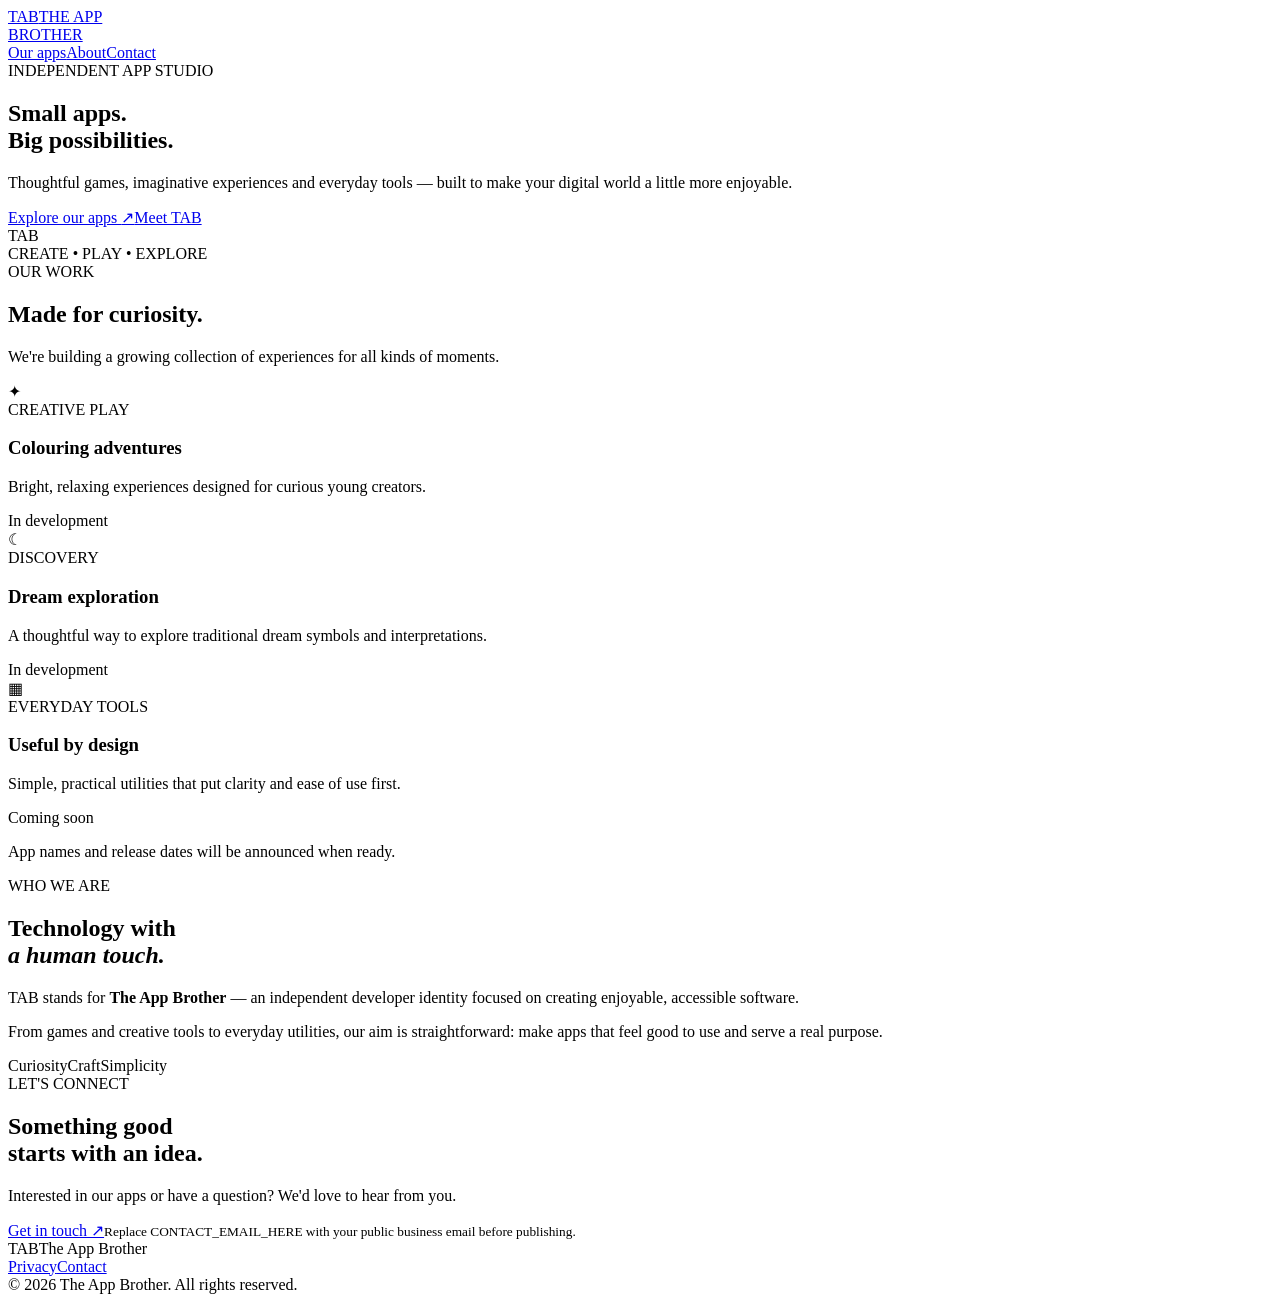
==== index.html @ e79e5980 "Add TAB website index.html" ====
<!doctype html><html lang="en"><head><meta charset="utf-8"><meta name="viewport" content="width=device-width,initial-scale=1"><meta name="theme-color" content="#07132f"><meta name="description" content="TAB — The App Brother creates games, creative experiences and useful apps for everyday life."><title>TAB — The App Brother</title><link rel="icon" href="favicon.svg" type="image/svg+xml"><link rel="stylesheet" href="styles.css"></head><body><header class="nav wrap"><a class="brand" href="#home" aria-label="TAB home"><span class="symbol">TAB</span><span class="brandname">THE APP<br>BROTHER</span></a><nav><a href="#apps">Our apps</a><a href="#about">About</a><a href="#contact">Contact</a></nav></header><main id="home"><section class="hero wrap"><div class="eyebrow"><span class="dot"></span> INDEPENDENT APP STUDIO</div><h1>Small apps.<br><span>Big possibilities.</span></h1><p>Thoughtful games, imaginative experiences and everyday tools — built to make your digital world a little more enjoyable.</p><div class="actions"><a class="btn primary" href="#apps">Explore our apps <span>↗</span></a><a class="btn secondary" href="#about">Meet TAB</a></div><div class="hero-art" aria-hidden="true"><div class="orb orb1"></div><div class="orb orb2"></div><div class="glass"><div class="glasslogo">TAB</div><div class="glasscaption">CREATE <i>•</i> PLAY <i>•</i> EXPLORE</div></div></div></section><section class="apps-section" id="apps"><div class="wrap"><div class="sectiontop"><div><span class="kicker">OUR WORK</span><h2>Made for curiosity.</h2></div><p>We're building a growing collection of experiences for all kinds of moments.</p></div><div class="cards"><article class="appcard"><div class="art art1"><span>✦</span></div><div class="cardbody"><span class="type">CREATIVE PLAY</span><h3>Colouring adventures</h3><p>Bright, relaxing experiences designed for curious young creators.</p><span class="status">In development</span></div></article><article class="appcard"><div class="art art2"><span>☾</span></div><div class="cardbody"><span class="type">DISCOVERY</span><h3>Dream exploration</h3><p>A thoughtful way to explore traditional dream symbols and interpretations.</p><span class="status">In development</span></div></article><article class="appcard"><div class="art art3"><span>▦</span></div><div class="cardbody"><span class="type">EVERYDAY TOOLS</span><h3>Useful by design</h3><p>Simple, practical utilities that put clarity and ease of use first.</p><span class="status">Coming soon</span></div></article></div><p class="note">App names and release dates will be announced when ready.</p></div></section><section class="about wrap" id="about"><div><span class="kicker">WHO WE ARE</span><h2>Technology with<br><em>a human touch.</em></h2></div><div><p>TAB stands for <strong>The App Brother</strong> — an independent developer identity focused on creating enjoyable, accessible software.</p><p>From games and creative tools to everyday utilities, our aim is straightforward: make apps that feel good to use and serve a real purpose.</p><div class="values"><span>Curiosity</span><span>Craft</span><span>Simplicity</span></div></div></section><section class="contact-section" id="contact"><div class="wrap contact"><span class="kicker">LET'S CONNECT</span><h2>Something good<br>starts with an idea.</h2><p>Interested in our apps or have a question? We'd love to hear from you.</p><a class="btn primary" href="mailto:CONTACT_EMAIL_HERE">Get in touch ↗</a><small>Replace CONTACT_EMAIL_HERE with your public business email before publishing.</small></div></section></main><footer class="wrap"><div class="footerbrand"><span class="symbol">TAB</span><span>The App Brother</span></div><div class="footerlinks"><a href="privacy.html">Privacy</a><a href="mailto:CONTACT_EMAIL_HERE">Contact</a></div><span class="copyright">© <span id="year"></span> The App Brother. All rights reserved.</span></footer><script>document.getElementById('year').textContent=new Date().getFullYear()</script></body></html>
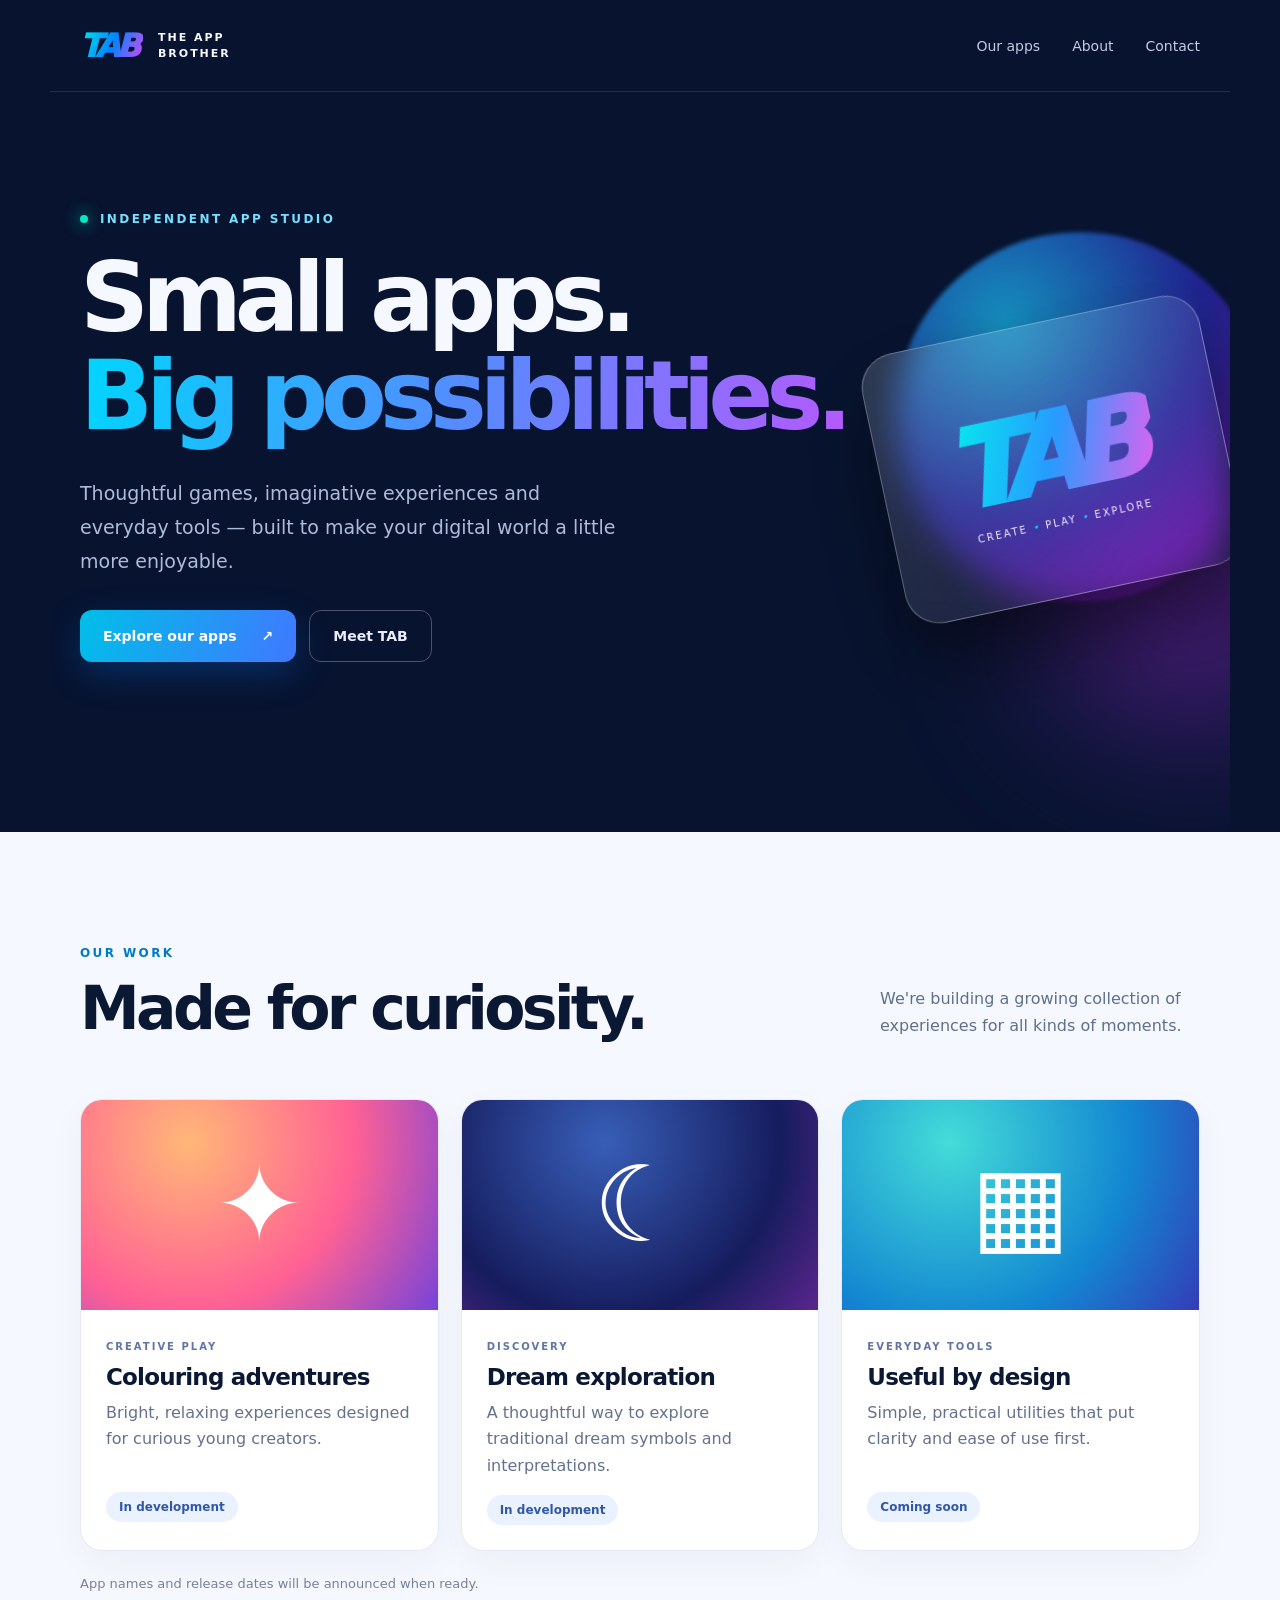
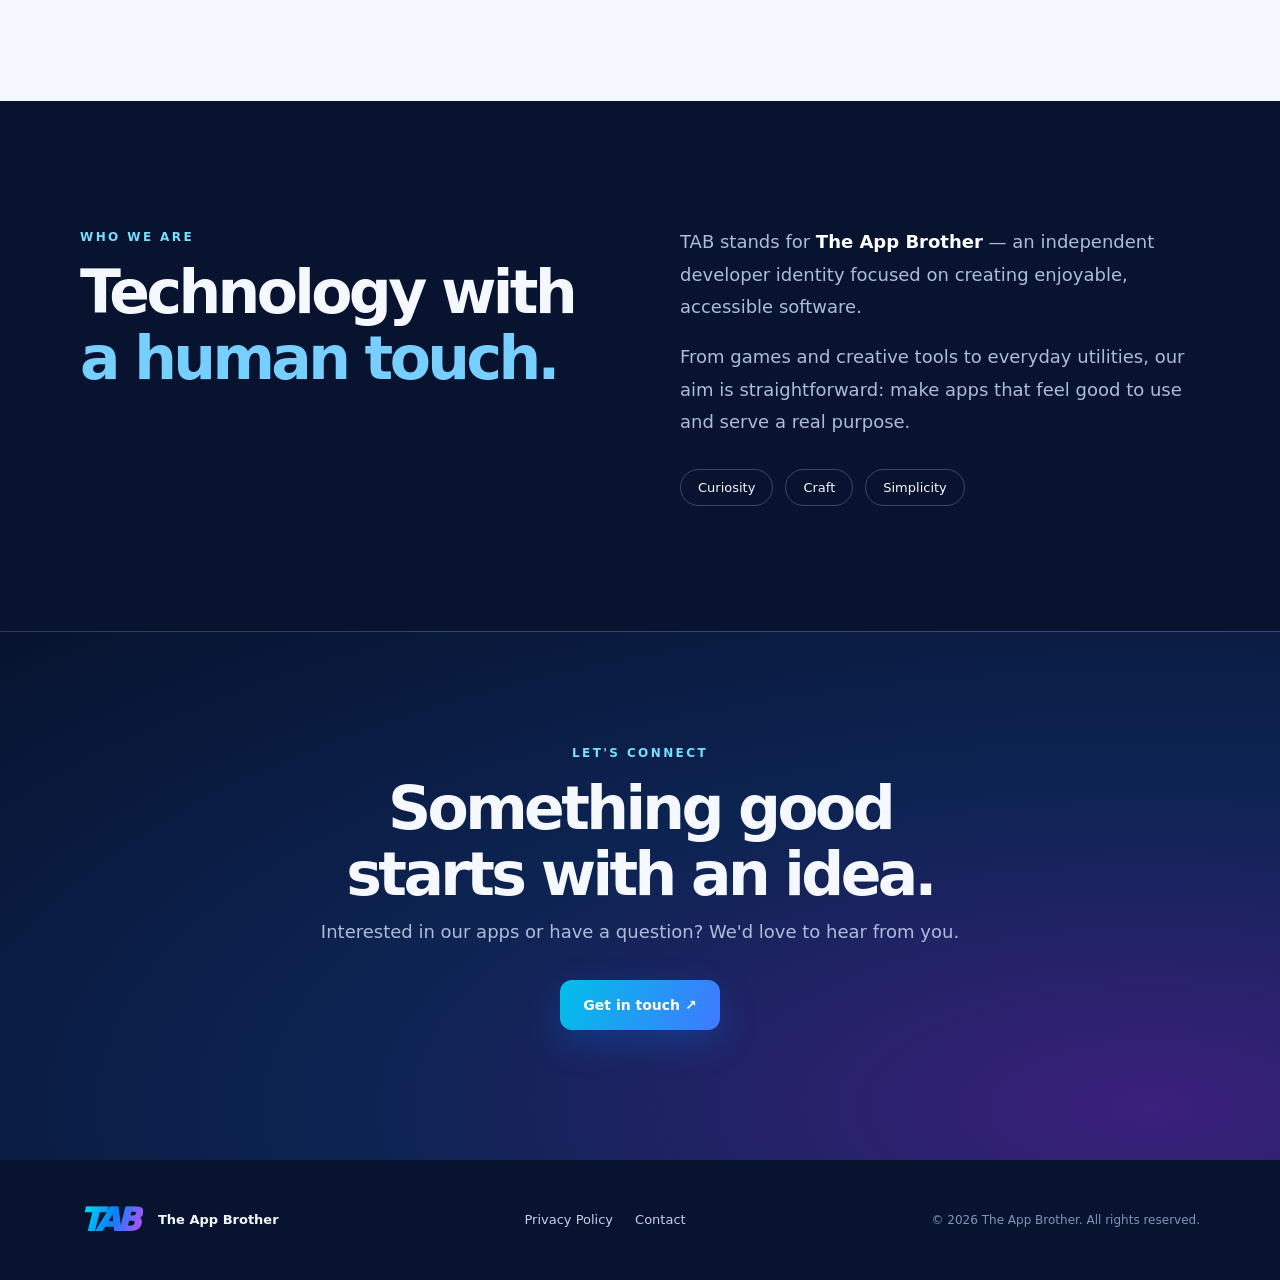
==== commit f0f2d4cb: "Separate website privacy notice from pending Dreamwiser disclosures; fix contact links" ====
--- a/index.html
+++ b/index.html
@@ -1 +1 @@
-<!doctype html><html lang="en"><head><meta charset="utf-8"><meta name="viewport" content="width=device-width,initial-scale=1"><meta name="theme-color" content="#07132f"><meta name="description" content="TAB — The App Brother creates games, creative experiences and useful apps for everyday life."><title>TAB — The App Brother</title><link rel="icon" href="favicon.svg" type="image/svg+xml"><link rel="stylesheet" href="styles.css"></head><body><header class="nav wrap"><a class="brand" href="#home" aria-label="TAB home"><span class="symbol">TAB</span><span class="brandname">THE APP<br>BROTHER</span></a><nav><a href="#apps">Our apps</a><a href="#about">About</a><a href="#contact">Contact</a></nav></header><main id="home"><section class="hero wrap"><div class="eyebrow"><span class="dot"></span> INDEPENDENT APP STUDIO</div><h1>Small apps.<br><span>Big possibilities.</span></h1><p>Thoughtful games, imaginative experiences and everyday tools — built to make your digital world a little more enjoyable.</p><div class="actions"><a class="btn primary" href="#apps">Explore our apps <span>↗</span></a><a class="btn secondary" href="#about">Meet TAB</a></div><div class="hero-art" aria-hidden="true"><div class="orb orb1"></div><div class="orb orb2"></div><div class="glass"><div class="glasslogo">TAB</div><div class="glasscaption">CREATE <i>•</i> PLAY <i>•</i> EXPLORE</div></div></div></section><section class="apps-section" id="apps"><div class="wrap"><div class="sectiontop"><div><span class="kicker">OUR WORK</span><h2>Made for curiosity.</h2></div><p>We're building a growing collection of experiences for all kinds of moments.</p></div><div class="cards"><article class="appcard"><div class="art art1"><span>✦</span></div><div class="cardbody"><span class="type">CREATIVE PLAY</span><h3>Colouring adventures</h3><p>Bright, relaxing experiences designed for curious young creators.</p><span class="status">In development</span></div></article><article class="appcard"><div class="art art2"><span>☾</span></div><div class="cardbody"><span class="type">DISCOVERY</span><h3>Dream exploration</h3><p>A thoughtful way to explore traditional dream symbols and interpretations.</p><span class="status">In development</span></div></article><article class="appcard"><div class="art art3"><span>▦</span></div><div class="cardbody"><span class="type">EVERYDAY TOOLS</span><h3>Useful by design</h3><p>Simple, practical utilities that put clarity and ease of use first.</p><span class="status">Coming soon</span></div></article></div><p class="note">App names and release dates will be announced when ready.</p></div></section><section class="about wrap" id="about"><div><span class="kicker">WHO WE ARE</span><h2>Technology with<br><em>a human touch.</em></h2></div><div><p>TAB stands for <strong>The App Brother</strong> — an independent developer identity focused on creating enjoyable, accessible software.</p><p>From games and creative tools to everyday utilities, our aim is straightforward: make apps that feel good to use and serve a real purpose.</p><div class="values"><span>Curiosity</span><span>Craft</span><span>Simplicity</span></div></div></section><section class="contact-section" id="contact"><div class="wrap contact"><span class="kicker">LET'S CONNECT</span><h2>Something good<br>starts with an idea.</h2><p>Interested in our apps or have a question? We'd love to hear from you.</p><a class="btn primary" href="mailto:CONTACT_EMAIL_HERE">Get in touch ↗</a><small>Replace CONTACT_EMAIL_HERE with your public business email before publishing.</small></div></section></main><footer class="wrap"><div class="footerbrand"><span class="symbol">TAB</span><span>The App Brother</span></div><div class="footerlinks"><a href="privacy.html">Privacy</a><a href="mailto:CONTACT_EMAIL_HERE">Contact</a></div><span class="copyright">© <span id="year"></span> The App Brother. All rights reserved.</span></footer><script>document.getElementById('year').textContent=new Date().getFullYear()</script></body></html>+<!doctype html><html lang="en"><head><meta charset="utf-8"><meta name="viewport" content="width=device-width,initial-scale=1"><meta name="theme-color" content="#07132f"><meta name="description" content="TAB — The App Brother creates games, creative experiences and useful apps for everyday life."><title>TAB — The App Brother</title><link rel="icon" href="favicon.svg" type="image/svg+xml"><link rel="stylesheet" href="styles.css"></head><body><header class="nav wrap"><a class="brand" href="#home" aria-label="TAB home"><span class="symbol">TAB</span><span class="brandname">THE APP<br>BROTHER</span></a><nav><a href="#apps">Our apps</a><a href="#about">About</a><a href="#contact">Contact</a></nav></header><main id="home"><section class="hero wrap"><div class="eyebrow"><span class="dot"></span> INDEPENDENT APP STUDIO</div><h1>Small apps.<br><span>Big possibilities.</span></h1><p>Thoughtful games, imaginative experiences and everyday tools — built to make your digital world a little more enjoyable.</p><div class="actions"><a class="btn primary" href="#apps">Explore our apps <span>↗</span></a><a class="btn secondary" href="#about">Meet TAB</a></div><div class="hero-art" aria-hidden="true"><div class="orb orb1"></div><div class="orb orb2"></div><div class="glass"><div class="glasslogo">TAB</div><div class="glasscaption">CREATE <i>•</i> PLAY <i>•</i> EXPLORE</div></div></div></section><section class="apps-section" id="apps"><div class="wrap"><div class="sectiontop"><div><span class="kicker">OUR WORK</span><h2>Made for curiosity.</h2></div><p>We're building a growing collection of experiences for all kinds of moments.</p></div><div class="cards"><article class="appcard"><div class="art art1"><span>✦</span></div><div class="cardbody"><span class="type">CREATIVE PLAY</span><h3>Colouring adventures</h3><p>Bright, relaxing experiences designed for curious young creators.</p><span class="status">In development</span></div></article><article class="appcard"><div class="art art2"><span>☾</span></div><div class="cardbody"><span class="type">DISCOVERY</span><h3>Dream exploration</h3><p>A thoughtful way to explore traditional dream symbols and interpretations.</p><span class="status">In development</span></div></article><article class="appcard"><div class="art art3"><span>▦</span></div><div class="cardbody"><span class="type">EVERYDAY TOOLS</span><h3>Useful by design</h3><p>Simple, practical utilities that put clarity and ease of use first.</p><span class="status">Coming soon</span></div></article></div><p class="note">App names and release dates will be announced when ready.</p></div></section><section class="about wrap" id="about"><div><span class="kicker">WHO WE ARE</span><h2>Technology with<br><em>a human touch.</em></h2></div><div><p>TAB stands for <strong>The App Brother</strong> — an independent developer identity focused on creating enjoyable, accessible software.</p><p>From games and creative tools to everyday utilities, our aim is straightforward: make apps that feel good to use and serve a real purpose.</p><div class="values"><span>Curiosity</span><span>Craft</span><span>Simplicity</span></div></div></section><section class="contact-section" id="contact"><div class="wrap contact"><span class="kicker">LET'S CONNECT</span><h2>Something good<br>starts with an idea.</h2><p>Interested in our apps or have a question? We'd love to hear from you.</p><a class="btn primary" href="mailto:theappbrother@gmail.com">Get in touch ↗</a></div></section></main><footer class="wrap"><div class="footerbrand"><span class="symbol">TAB</span><span>The App Brother</span></div><div class="footerlinks"><a href="privacy.html">Privacy Policy</a><a href="mailto:theappbrother@gmail.com">Contact</a></div><span class="copyright">© <span id="year"></span> The App Brother. All rights reserved.</span></footer><script>document.getElementById('year').textContent=new Date().getFullYear()</script></body></html>
--- a/styles.css
+++ b/styles.css
@@ -0,0 +1 @@
+:root{--bg:#07132f;--ink:#f5f8ff;--muted:#aebcdb;--cyan:#00d6ff;--violet:#a348ff;--blue:#0084ff}*{box-sizing:border-box}html{scroll-behavior:smooth}body{margin:0;background:var(--bg);color:var(--ink);font-family:Inter,ui-sans-serif,system-ui,-apple-system,BlinkMacSystemFont,'Segoe UI',sans-serif}a{color:inherit;text-decoration:none}.wrap{max-width:1180px;margin:auto;padding-left:30px;padding-right:30px}.nav{height:92px;display:flex;justify-content:space-between;align-items:center;border-bottom:1px solid #ffffff1c}.brand,.footerbrand{display:flex;align-items:center;gap:15px}.symbol{font-weight:1000;letter-spacing:-.12em;font-size:32px;padding-right:6px;background:linear-gradient(115deg,#00e4e9 5%,#0084ff 50%,#e044f9 100%);background-clip:text;color:transparent;font-style:italic}.brandname{font-size:11px;letter-spacing:.18em;font-weight:800;line-height:1.4}.nav nav{display:flex;gap:32px}.nav nav a{font-size:14px;color:#c5cce1}.nav nav a:hover,.footerlinks a:hover{color:var(--cyan)}.hero{min-height:740px;position:relative;overflow:hidden;padding-top:120px;padding-bottom:100px}.eyebrow,.kicker{font-size:12px;letter-spacing:.2em;font-weight:800;color:#76dfff}.eyebrow{display:flex;align-items:center;gap:12px}.dot{width:8px;height:8px;border-radius:50%;background:#00e9c6;box-shadow:0 0 16px #00e9c6}h1,h2,h3,p{margin-top:0}h1{font-size:clamp(55px,7.5vw,105px);line-height:1.02;letter-spacing:-.075em;margin:24px 0 30px;position:relative;z-index:2}h1 span{background:linear-gradient(100deg,#00d6ff,#558bff,#b45aff);background-clip:text;color:transparent}.hero>p{font-size:19px;line-height:1.8;color:var(--muted);max-width:540px;position:relative;z-index:2}.actions{display:flex;gap:13px;margin-top:32px;position:relative;z-index:2}.btn{display:inline-flex;gap:25px;align-items:center;justify-content:center;border-radius:12px;padding:17px 23px;font-weight:750;font-size:14px}.primary{background:linear-gradient(110deg,#00bfe8,#4078ff);color:#fff;box-shadow:0 12px 35px #0078ff40}.secondary{border:1px solid #ffffff45;color:#e9edff}.hero-art{position:absolute;right:-75px;top:140px;width:550px;height:480px;pointer-events:none}.orb{position:absolute;border-radius:50%;filter:blur(2px)}.orb1{width:370px;height:370px;background:radial-gradient(circle at 30% 25%,#1ac8ff,#2a2bba 52%,#6311a7 80%,transparent);right:40px;top:0;opacity:.7}.orb2{width:230px;height:230px;background:#b42df5;filter:blur(95px);bottom:10px;right:0;opacity:.6}.glass{position:absolute;top:90px;right:80px;width:345px;height:275px;border:1px solid #ffffff50;border-radius:35px;transform:rotate(-12deg);background:linear-gradient(145deg,#ffffff28,#ffffff05);backdrop-filter:blur(16px);box-shadow:0 40px 80px #0008;display:flex;flex-direction:column;align-items:center;justify-content:center}.glasslogo{font-size:108px;font-weight:1000;font-style:italic;letter-spacing:-.13em;padding-right:20px;background:linear-gradient(110deg,#00f5ec,#279bff,#f45bee);background-clip:text;color:transparent}.glasscaption{font-size:10px;letter-spacing:.2em;color:#f7edff}.glasscaption i{color:var(--cyan)}.apps-section{background:#f6f8ff;color:#0b1834;padding:110px 0}.sectiontop{display:flex;justify-content:space-between;align-items:end;gap:40px;margin-bottom:44px}.sectiontop h2,.about h2,.contact h2{font-size:clamp(38px,4.7vw,60px);letter-spacing:-.06em;line-height:1.1;margin:14px 0}.sectiontop p{max-width:320px;line-height:1.7;color:#60708c}.apps-section .kicker{color:#007ac8}.cards{display:grid;grid-template-columns:repeat(3,1fr);gap:22px}.appcard{background:#fff;border:1px solid #e4e9f5;border-radius:22px;overflow:hidden;box-shadow:0 12px 36px #10204c0a}.art{height:210px;display:grid;place-items:center;font-size:105px;color:white}.art1{background:radial-gradient(circle at 30% 20%,#ffb778,#ff6194 55%,#7743d9)}.art2{background:radial-gradient(circle at 40% 20%,#385eb7,#161c5d 65%,#5a268d)}.art3{background:radial-gradient(circle at 30% 20%,#44dcd8,#1387d1 60%,#343cb7)}.cardbody{padding:25px}.type{color:#6175a5;font-size:10px;letter-spacing:.2em;font-weight:850}.cardbody h3{font-size:23px;letter-spacing:-.035em;margin:10px 0}.cardbody p{color:#64728d;line-height:1.65;min-height:76px}.status{display:inline-block;border-radius:100px;background:#eaf1ff;color:#3158a6;padding:8px 13px;font-size:12px;font-weight:750}.note{margin:25px 0 0;color:#75829b;font-size:13px}.about{padding-top:125px;padding-bottom:125px;display:grid;grid-template-columns:1fr 1fr;gap:80px}.about em{font-style:normal;color:#77cfff}.about p{font-size:18px;color:var(--muted);line-height:1.8}.about strong{color:white}.values{display:flex;gap:12px;flex-wrap:wrap;margin-top:30px}.values span{border:1px solid #ffffff36;border-radius:100px;padding:10px 17px;font-size:13px}.contact-section{background:radial-gradient(ellipse at 90% 90%,#3b207c,#0d2453 48%,#07132f);border-top:1px solid #ffffff22}.contact{text-align:center;padding-top:110px;padding-bottom:110px}.contact p{color:var(--muted);font-size:18px}.contact .btn{margin:20px 0}.contact small{display:block;color:#9cafd5;font-size:12px}footer{min-height:120px;display:flex;align-items:center;justify-content:space-between;gap:20px}footer .footerbrand span:last-child{font-size:13px;font-weight:700}.footerlinks{display:flex;gap:22px;font-size:13px;color:#c6d1e8}.copyright{font-size:12px;color:#8394b9}.legal{max-width:850px;margin:80px auto 130px;padding:0 25px;line-height:1.8;color:#b8c7e5}.legal h1{font-size:55px}.legal h2{font-size:24px;margin-top:38px;color:white}.legal a{text-decoration:underline}@media(max-width:900px){.hero-art{opacity:.3;right:-230px}.cards{grid-template-columns:1fr 1fr}.about{gap:30px}}@media(max-width:650px){.nav{height:78px}.nav nav{gap:14px}.nav nav a{font-size:12px}.nav nav a:nth-child(2){display:none}.hero{padding-top:105px;min-height:650px}.hero-art{top:210px;right:-320px;opacity:.23}.hero>p{font-size:16px}.sectiontop{display:block}.cards,.about{grid-template-columns:1fr}.apps-section,.about{padding-top:80px;padding-bottom:80px}.about{gap:20px}footer{padding-top:30px;padding-bottom:30px;flex-wrap:wrap}.copyright{width:100%}.actions{flex-wrap:wrap}}
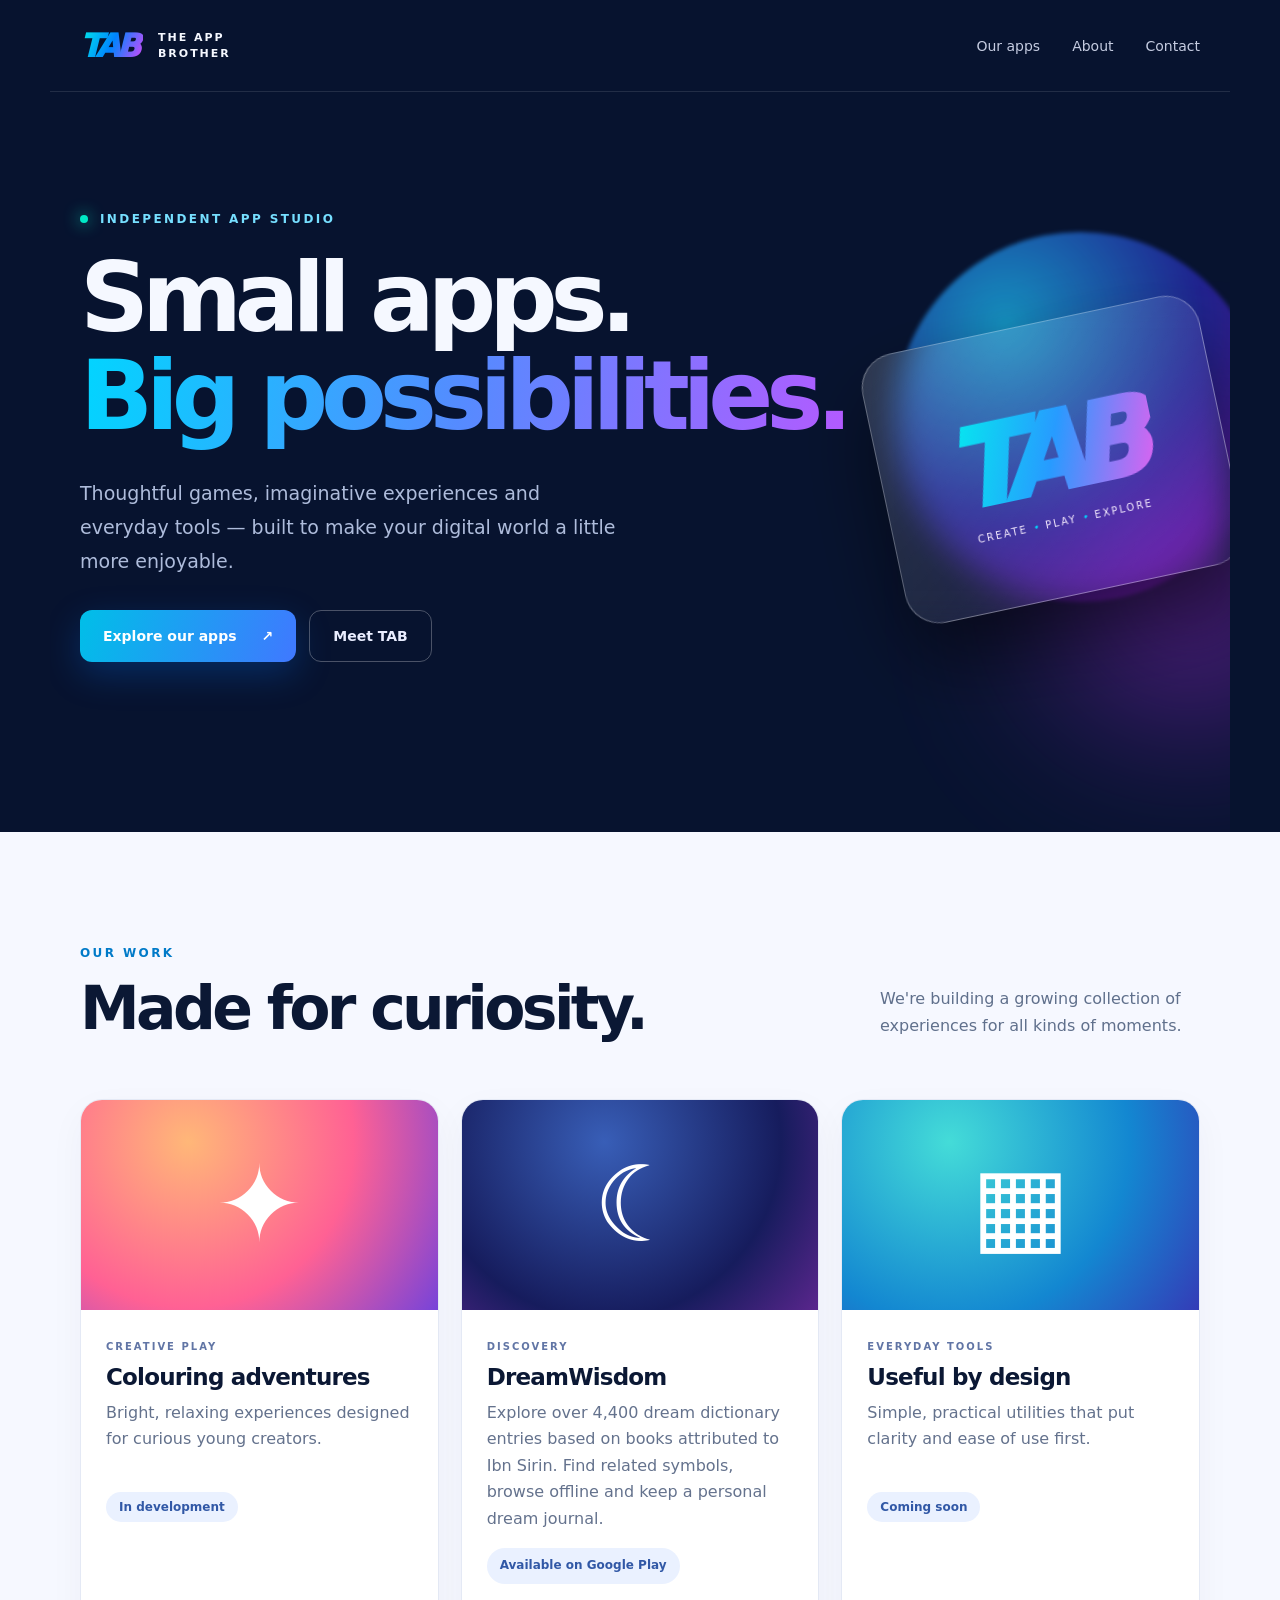
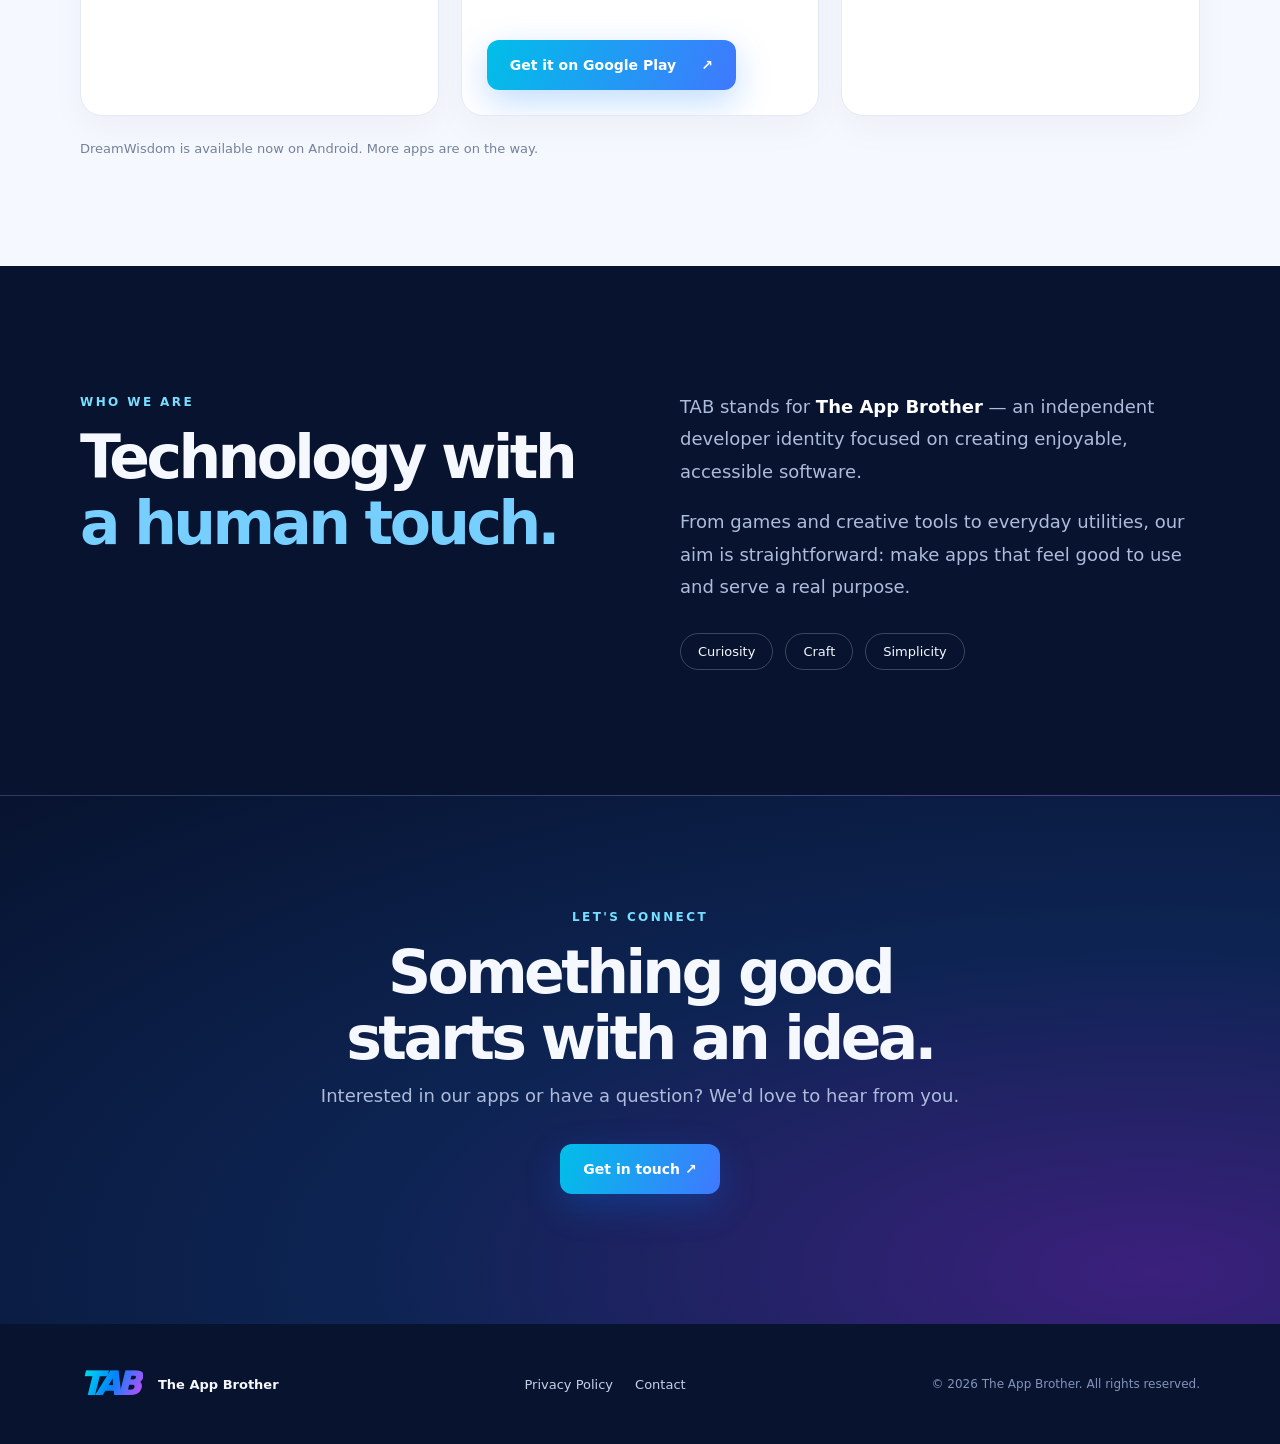
==== commit c995c4c5: "Announce DreamWisdom launch with Google Play download link" ====
--- a/index.html
+++ b/index.html
@@ -1 +1,3 @@
-<!doctype html><html lang="en"><head><meta charset="utf-8"><meta name="viewport" content="width=device-width,initial-scale=1"><meta name="theme-color" content="#07132f"><meta name="description" content="TAB — The App Brother creates games, creative experiences and useful apps for everyday life."><title>TAB — The App Brother</title><link rel="icon" href="favicon.svg" type="image/svg+xml"><link rel="stylesheet" href="styles.css"></head><body><header class="nav wrap"><a class="brand" href="#home" aria-label="TAB home"><span class="symbol">TAB</span><span class="brandname">THE APP<br>BROTHER</span></a><nav><a href="#apps">Our apps</a><a href="#about">About</a><a href="#contact">Contact</a></nav></header><main id="home"><section class="hero wrap"><div class="eyebrow"><span class="dot"></span> INDEPENDENT APP STUDIO</div><h1>Small apps.<br><span>Big possibilities.</span></h1><p>Thoughtful games, imaginative experiences and everyday tools — built to make your digital world a little more enjoyable.</p><div class="actions"><a class="btn primary" href="#apps">Explore our apps <span>↗</span></a><a class="btn secondary" href="#about">Meet TAB</a></div><div class="hero-art" aria-hidden="true"><div class="orb orb1"></div><div class="orb orb2"></div><div class="glass"><div class="glasslogo">TAB</div><div class="glasscaption">CREATE <i>•</i> PLAY <i>•</i> EXPLORE</div></div></div></section><section class="apps-section" id="apps"><div class="wrap"><div class="sectiontop"><div><span class="kicker">OUR WORK</span><h2>Made for curiosity.</h2></div><p>We're building a growing collection of experiences for all kinds of moments.</p></div><div class="cards"><article class="appcard"><div class="art art1"><span>✦</span></div><div class="cardbody"><span class="type">CREATIVE PLAY</span><h3>Colouring adventures</h3><p>Bright, relaxing experiences designed for curious young creators.</p><span class="status">In development</span></div></article><article class="appcard"><div class="art art2"><span>☾</span></div><div class="cardbody"><span class="type">DISCOVERY</span><h3>Dream exploration</h3><p>A thoughtful way to explore traditional dream symbols and interpretations.</p><span class="status">In development</span></div></article><article class="appcard"><div class="art art3"><span>▦</span></div><div class="cardbody"><span class="type">EVERYDAY TOOLS</span><h3>Useful by design</h3><p>Simple, practical utilities that put clarity and ease of use first.</p><span class="status">Coming soon</span></div></article></div><p class="note">App names and release dates will be announced when ready.</p></div></section><section class="about wrap" id="about"><div><span class="kicker">WHO WE ARE</span><h2>Technology with<br><em>a human touch.</em></h2></div><div><p>TAB stands for <strong>The App Brother</strong> — an independent developer identity focused on creating enjoyable, accessible software.</p><p>From games and creative tools to everyday utilities, our aim is straightforward: make apps that feel good to use and serve a real purpose.</p><div class="values"><span>Curiosity</span><span>Craft</span><span>Simplicity</span></div></div></section><section class="contact-section" id="contact"><div class="wrap contact"><span class="kicker">LET'S CONNECT</span><h2>Something good<br>starts with an idea.</h2><p>Interested in our apps or have a question? We'd love to hear from you.</p><a class="btn primary" href="mailto:theappbrother@gmail.com">Get in touch ↗</a></div></section></main><footer class="wrap"><div class="footerbrand"><span class="symbol">TAB</span><span>The App Brother</span></div><div class="footerlinks"><a href="privacy.html">Privacy Policy</a><a href="mailto:theappbrother@gmail.com">Contact</a></div><span class="copyright">© <span id="year"></span> The App Brother. All rights reserved.</span></footer><script>document.getElementById('year').textContent=new Date().getFullYear()</script></body></html>+<!doctype html><html lang="en"><head><meta charset="utf-8"><meta name="viewport" content="width=device-width,initial-scale=1"><meta name="theme-color" content="#07132f"><meta name="description" content="TAB — The App Brother creates games, creative experiences and useful apps for everyday life."><title>TAB — The App Brother</title><link rel="icon" href="favicon.svg" type="image/svg+xml"><link rel="stylesheet" href="styles.css"><script async src="https://pagead2.googlesyndication.com/pagead/js/adsbygoogle.js?client=ca-pub-8502510907211006"
+     crossorigin="anonymous"></script>
+</head><body><header class="nav wrap"><a class="brand" href="#home" aria-label="TAB home"><span class="symbol">TAB</span><span class="brandname">THE APP<br>BROTHER</span></a><nav><a href="#apps">Our apps</a><a href="#about">About</a><a href="#contact">Contact</a></nav></header><main id="home"><section class="hero wrap"><div class="eyebrow"><span class="dot"></span> INDEPENDENT APP STUDIO</div><h1>Small apps.<br><span>Big possibilities.</span></h1><p>Thoughtful games, imaginative experiences and everyday tools — built to make your digital world a little more enjoyable.</p><div class="actions"><a class="btn primary" href="#apps">Explore our apps <span>↗</span></a><a class="btn secondary" href="#about">Meet TAB</a></div><div class="hero-art" aria-hidden="true"><div class="orb orb1"></div><div class="orb orb2"></div><div class="glass"><div class="glasslogo">TAB</div><div class="glasscaption">CREATE <i>•</i> PLAY <i>•</i> EXPLORE</div></div></div></section><section class="apps-section" id="apps"><div class="wrap"><div class="sectiontop"><div><span class="kicker">OUR WORK</span><h2>Made for curiosity.</h2></div><p>We're building a growing collection of experiences for all kinds of moments.</p></div><div class="cards"><article class="appcard"><div class="art art1"><span>✦</span></div><div class="cardbody"><span class="type">CREATIVE PLAY</span><h3>Colouring adventures</h3><p>Bright, relaxing experiences designed for curious young creators.</p><span class="status">In development</span></div></article><article class="appcard"><div class="art art2"><span>☾</span></div><div class="cardbody"><span class="type">DISCOVERY</span><h3>DreamWisdom</h3><p>Explore over 4,400 dream dictionary entries based on books attributed to Ibn Sirin. Find related symbols, browse offline and keep a personal dream journal.</p><p><span class="status">Available on Google Play</span></p><a class="btn primary" href="https://play.google.com/store/apps/details?id=com.theappbrother.dreamwisdom" aria-label="Get DreamWisdom on Google Play">Get it on Google Play <span aria-hidden="true">↗</span></a></div></article><article class="appcard"><div class="art art3"><span>▦</span></div><div class="cardbody"><span class="type">EVERYDAY TOOLS</span><h3>Useful by design</h3><p>Simple, practical utilities that put clarity and ease of use first.</p><span class="status">Coming soon</span></div></article></div><p class="note">DreamWisdom is available now on Android. More apps are on the way.</p></div></section><section class="about wrap" id="about"><div><span class="kicker">WHO WE ARE</span><h2>Technology with<br><em>a human touch.</em></h2></div><div><p>TAB stands for <strong>The App Brother</strong> — an independent developer identity focused on creating enjoyable, accessible software.</p><p>From games and creative tools to everyday utilities, our aim is straightforward: make apps that feel good to use and serve a real purpose.</p><div class="values"><span>Curiosity</span><span>Craft</span><span>Simplicity</span></div></div></section><section class="contact-section" id="contact"><div class="wrap contact"><span class="kicker">LET'S CONNECT</span><h2>Something good<br>starts with an idea.</h2><p>Interested in our apps or have a question? We'd love to hear from you.</p><a class="btn primary" href="mailto:theappbrother@gmail.com">Get in touch ↗</a></div></section></main><footer class="wrap"><div class="footerbrand"><span class="symbol">TAB</span><span>The App Brother</span></div><div class="footerlinks"><a href="privacy.html">Privacy Policy</a><a href="mailto:theappbrother@gmail.com">Contact</a></div><span class="copyright">© <span id="year"></span> The App Brother. All rights reserved.</span></footer><script>document.getElementById('year').textContent=new Date().getFullYear()</script></body></html>
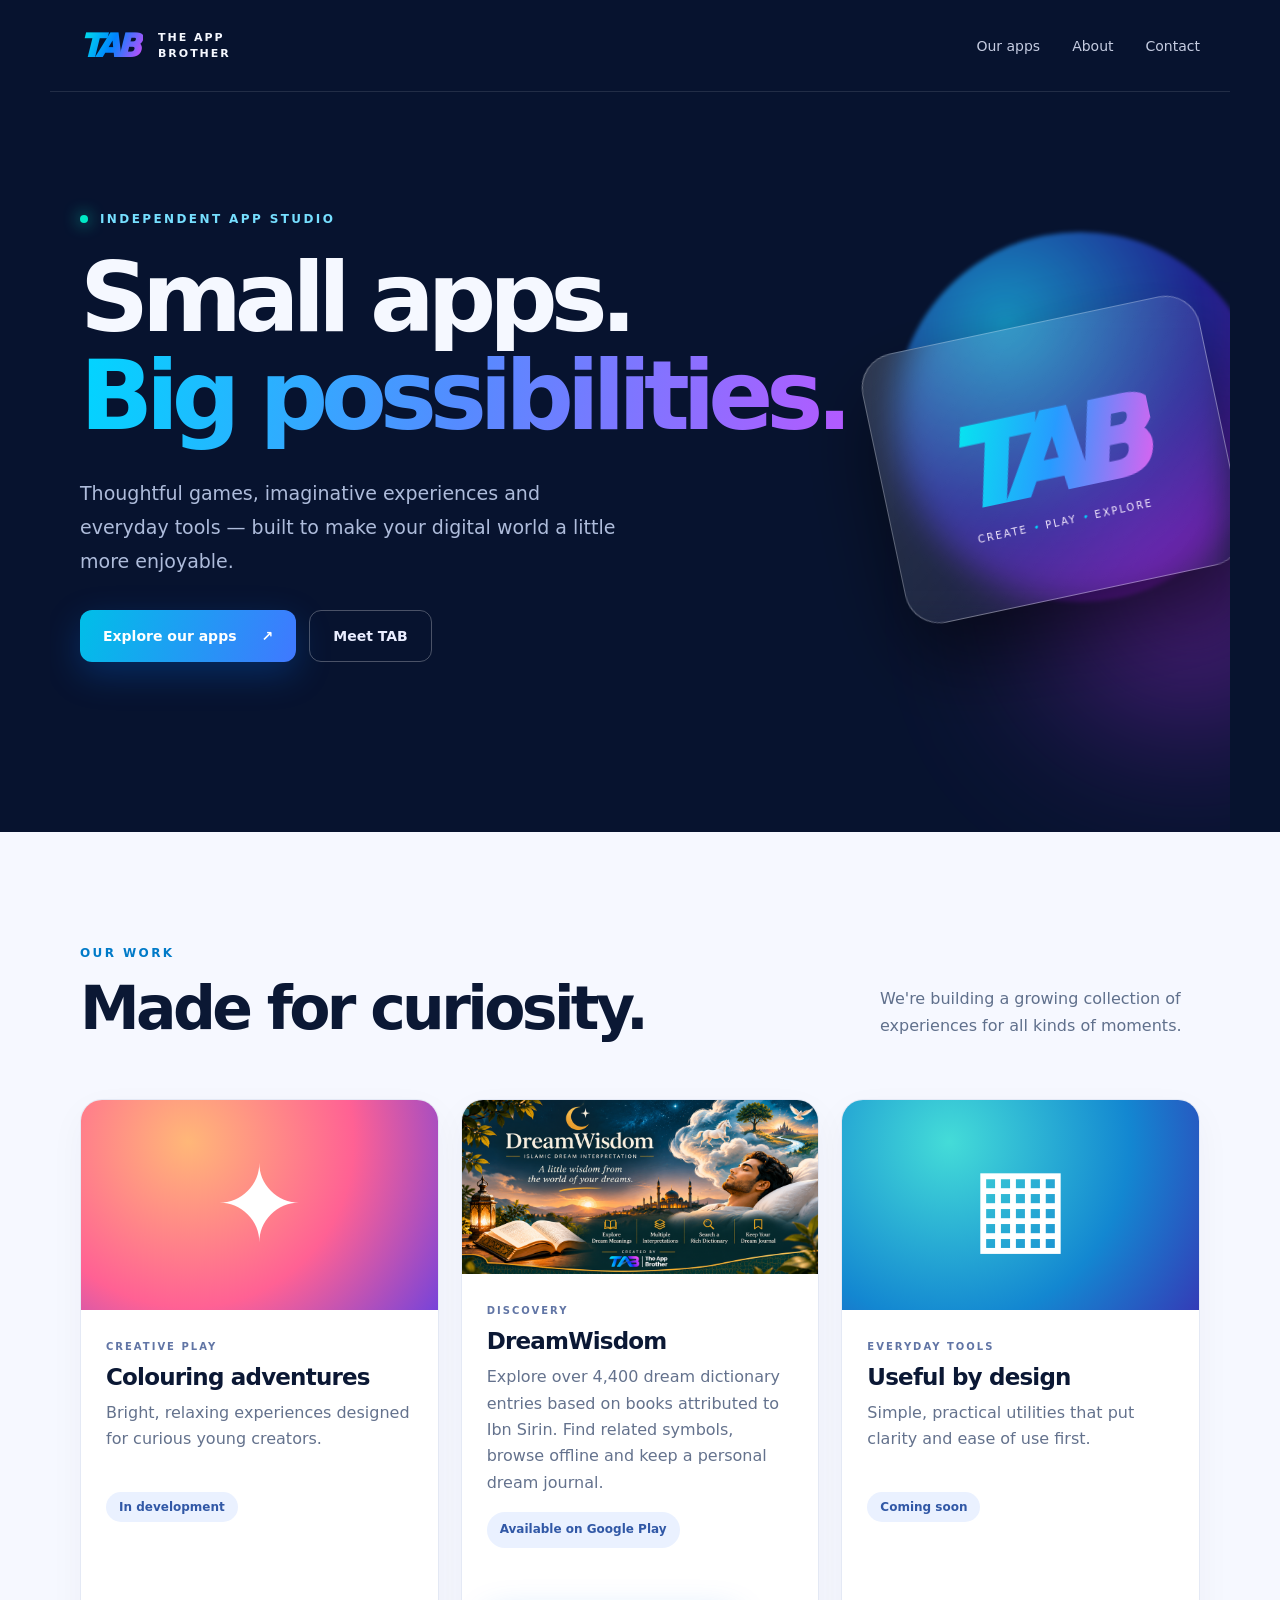
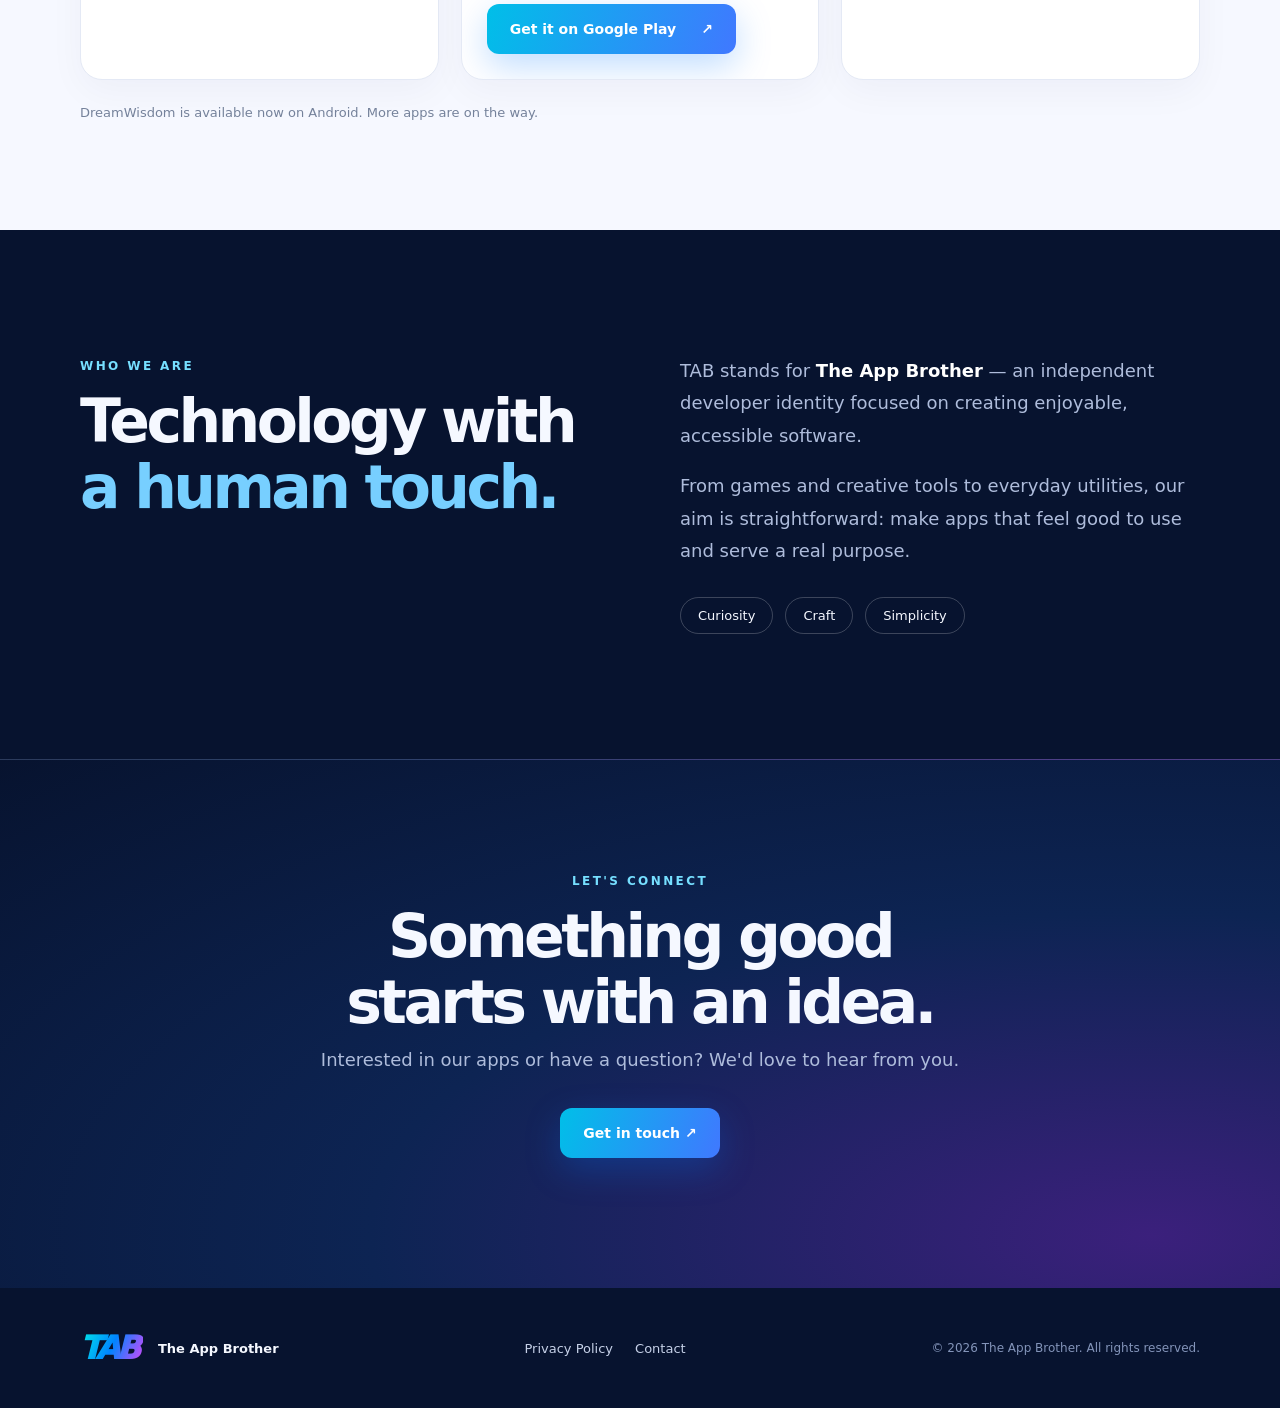
==== commit 195cce3c: "Use DreamWisdom feature graphic on app card" ====
--- a/index.html
+++ b/index.html
@@ -1,3 +1,3 @@
 <!doctype html><html lang="en"><head><meta charset="utf-8"><meta name="viewport" content="width=device-width,initial-scale=1"><meta name="theme-color" content="#07132f"><meta name="description" content="TAB — The App Brother creates games, creative experiences and useful apps for everyday life."><title>TAB — The App Brother</title><link rel="icon" href="favicon.svg" type="image/svg+xml"><link rel="stylesheet" href="styles.css"><script async src="https://pagead2.googlesyndication.com/pagead/js/adsbygoogle.js?client=ca-pub-8502510907211006"
      crossorigin="anonymous"></script>
-</head><body><header class="nav wrap"><a class="brand" href="#home" aria-label="TAB home"><span class="symbol">TAB</span><span class="brandname">THE APP<br>BROTHER</span></a><nav><a href="#apps">Our apps</a><a href="#about">About</a><a href="#contact">Contact</a></nav></header><main id="home"><section class="hero wrap"><div class="eyebrow"><span class="dot"></span> INDEPENDENT APP STUDIO</div><h1>Small apps.<br><span>Big possibilities.</span></h1><p>Thoughtful games, imaginative experiences and everyday tools — built to make your digital world a little more enjoyable.</p><div class="actions"><a class="btn primary" href="#apps">Explore our apps <span>↗</span></a><a class="btn secondary" href="#about">Meet TAB</a></div><div class="hero-art" aria-hidden="true"><div class="orb orb1"></div><div class="orb orb2"></div><div class="glass"><div class="glasslogo">TAB</div><div class="glasscaption">CREATE <i>•</i> PLAY <i>•</i> EXPLORE</div></div></div></section><section class="apps-section" id="apps"><div class="wrap"><div class="sectiontop"><div><span class="kicker">OUR WORK</span><h2>Made for curiosity.</h2></div><p>We're building a growing collection of experiences for all kinds of moments.</p></div><div class="cards"><article class="appcard"><div class="art art1"><span>✦</span></div><div class="cardbody"><span class="type">CREATIVE PLAY</span><h3>Colouring adventures</h3><p>Bright, relaxing experiences designed for curious young creators.</p><span class="status">In development</span></div></article><article class="appcard"><div class="art art2"><span>☾</span></div><div class="cardbody"><span class="type">DISCOVERY</span><h3>DreamWisdom</h3><p>Explore over 4,400 dream dictionary entries based on books attributed to Ibn Sirin. Find related symbols, browse offline and keep a personal dream journal.</p><p><span class="status">Available on Google Play</span></p><a class="btn primary" href="https://play.google.com/store/apps/details?id=com.theappbrother.dreamwisdom" aria-label="Get DreamWisdom on Google Play">Get it on Google Play <span aria-hidden="true">↗</span></a></div></article><article class="appcard"><div class="art art3"><span>▦</span></div><div class="cardbody"><span class="type">EVERYDAY TOOLS</span><h3>Useful by design</h3><p>Simple, practical utilities that put clarity and ease of use first.</p><span class="status">Coming soon</span></div></article></div><p class="note">DreamWisdom is available now on Android. More apps are on the way.</p></div></section><section class="about wrap" id="about"><div><span class="kicker">WHO WE ARE</span><h2>Technology with<br><em>a human touch.</em></h2></div><div><p>TAB stands for <strong>The App Brother</strong> — an independent developer identity focused on creating enjoyable, accessible software.</p><p>From games and creative tools to everyday utilities, our aim is straightforward: make apps that feel good to use and serve a real purpose.</p><div class="values"><span>Curiosity</span><span>Craft</span><span>Simplicity</span></div></div></section><section class="contact-section" id="contact"><div class="wrap contact"><span class="kicker">LET'S CONNECT</span><h2>Something good<br>starts with an idea.</h2><p>Interested in our apps or have a question? We'd love to hear from you.</p><a class="btn primary" href="mailto:theappbrother@gmail.com">Get in touch ↗</a></div></section></main><footer class="wrap"><div class="footerbrand"><span class="symbol">TAB</span><span>The App Brother</span></div><div class="footerlinks"><a href="privacy.html">Privacy Policy</a><a href="mailto:theappbrother@gmail.com">Contact</a></div><span class="copyright">© <span id="year"></span> The App Brother. All rights reserved.</span></footer><script>document.getElementById('year').textContent=new Date().getFullYear()</script></body></html>+</head><body><header class="nav wrap"><a class="brand" href="#home" aria-label="TAB home"><span class="symbol">TAB</span><span class="brandname">THE APP<br>BROTHER</span></a><nav><a href="#apps">Our apps</a><a href="#about">About</a><a href="#contact">Contact</a></nav></header><main id="home"><section class="hero wrap"><div class="eyebrow"><span class="dot"></span> INDEPENDENT APP STUDIO</div><h1>Small apps.<br><span>Big possibilities.</span></h1><p>Thoughtful games, imaginative experiences and everyday tools — built to make your digital world a little more enjoyable.</p><div class="actions"><a class="btn primary" href="#apps">Explore our apps <span>↗</span></a><a class="btn secondary" href="#about">Meet TAB</a></div><div class="hero-art" aria-hidden="true"><div class="orb orb1"></div><div class="orb orb2"></div><div class="glass"><div class="glasslogo">TAB</div><div class="glasscaption">CREATE <i>•</i> PLAY <i>•</i> EXPLORE</div></div></div></section><section class="apps-section" id="apps"><div class="wrap"><div class="sectiontop"><div><span class="kicker">OUR WORK</span><h2>Made for curiosity.</h2></div><p>We're building a growing collection of experiences for all kinds of moments.</p></div><div class="cards"><article class="appcard"><div class="art art1"><span>✦</span></div><div class="cardbody"><span class="type">CREATIVE PLAY</span><h3>Colouring adventures</h3><p>Bright, relaxing experiences designed for curious young creators.</p><span class="status">In development</span></div></article><article class="appcard"><a href="https://play.google.com/store/apps/details?id=com.theappbrother.dreamwisdom" aria-label="Explore DreamWisdom on Google Play"><img src="DreamWisdom_Feature_Graphic_TAB_1024x500.png" alt="DreamWisdom — Islamic dream interpretation. Explore dream meanings, multiple interpretations, dictionary search and a dream journal. Created by The App Brother." width="1024" height="500" loading="lazy" style="display:block;width:100%;height:auto"></a><div class="cardbody"><span class="type">DISCOVERY</span><h3>DreamWisdom</h3><p>Explore over 4,400 dream dictionary entries based on books attributed to Ibn Sirin. Find related symbols, browse offline and keep a personal dream journal.</p><p><span class="status">Available on Google Play</span></p><a class="btn primary" href="https://play.google.com/store/apps/details?id=com.theappbrother.dreamwisdom" aria-label="Get DreamWisdom on Google Play">Get it on Google Play <span aria-hidden="true">↗</span></a></div></article><article class="appcard"><div class="art art3"><span>▦</span></div><div class="cardbody"><span class="type">EVERYDAY TOOLS</span><h3>Useful by design</h3><p>Simple, practical utilities that put clarity and ease of use first.</p><span class="status">Coming soon</span></div></article></div><p class="note">DreamWisdom is available now on Android. More apps are on the way.</p></div></section><section class="about wrap" id="about"><div><span class="kicker">WHO WE ARE</span><h2>Technology with<br><em>a human touch.</em></h2></div><div><p>TAB stands for <strong>The App Brother</strong> — an independent developer identity focused on creating enjoyable, accessible software.</p><p>From games and creative tools to everyday utilities, our aim is straightforward: make apps that feel good to use and serve a real purpose.</p><div class="values"><span>Curiosity</span><span>Craft</span><span>Simplicity</span></div></div></section><section class="contact-section" id="contact"><div class="wrap contact"><span class="kicker">LET'S CONNECT</span><h2>Something good<br>starts with an idea.</h2><p>Interested in our apps or have a question? We'd love to hear from you.</p><a class="btn primary" href="mailto:theappbrother@gmail.com">Get in touch ↗</a></div></section></main><footer class="wrap"><div class="footerbrand"><span class="symbol">TAB</span><span>The App Brother</span></div><div class="footerlinks"><a href="privacy.html">Privacy Policy</a><a href="mailto:theappbrother@gmail.com">Contact</a></div><span class="copyright">© <span id="year"></span> The App Brother. All rights reserved.</span></footer><script>document.getElementById('year').textContent=new Date().getFullYear()</script></body></html>
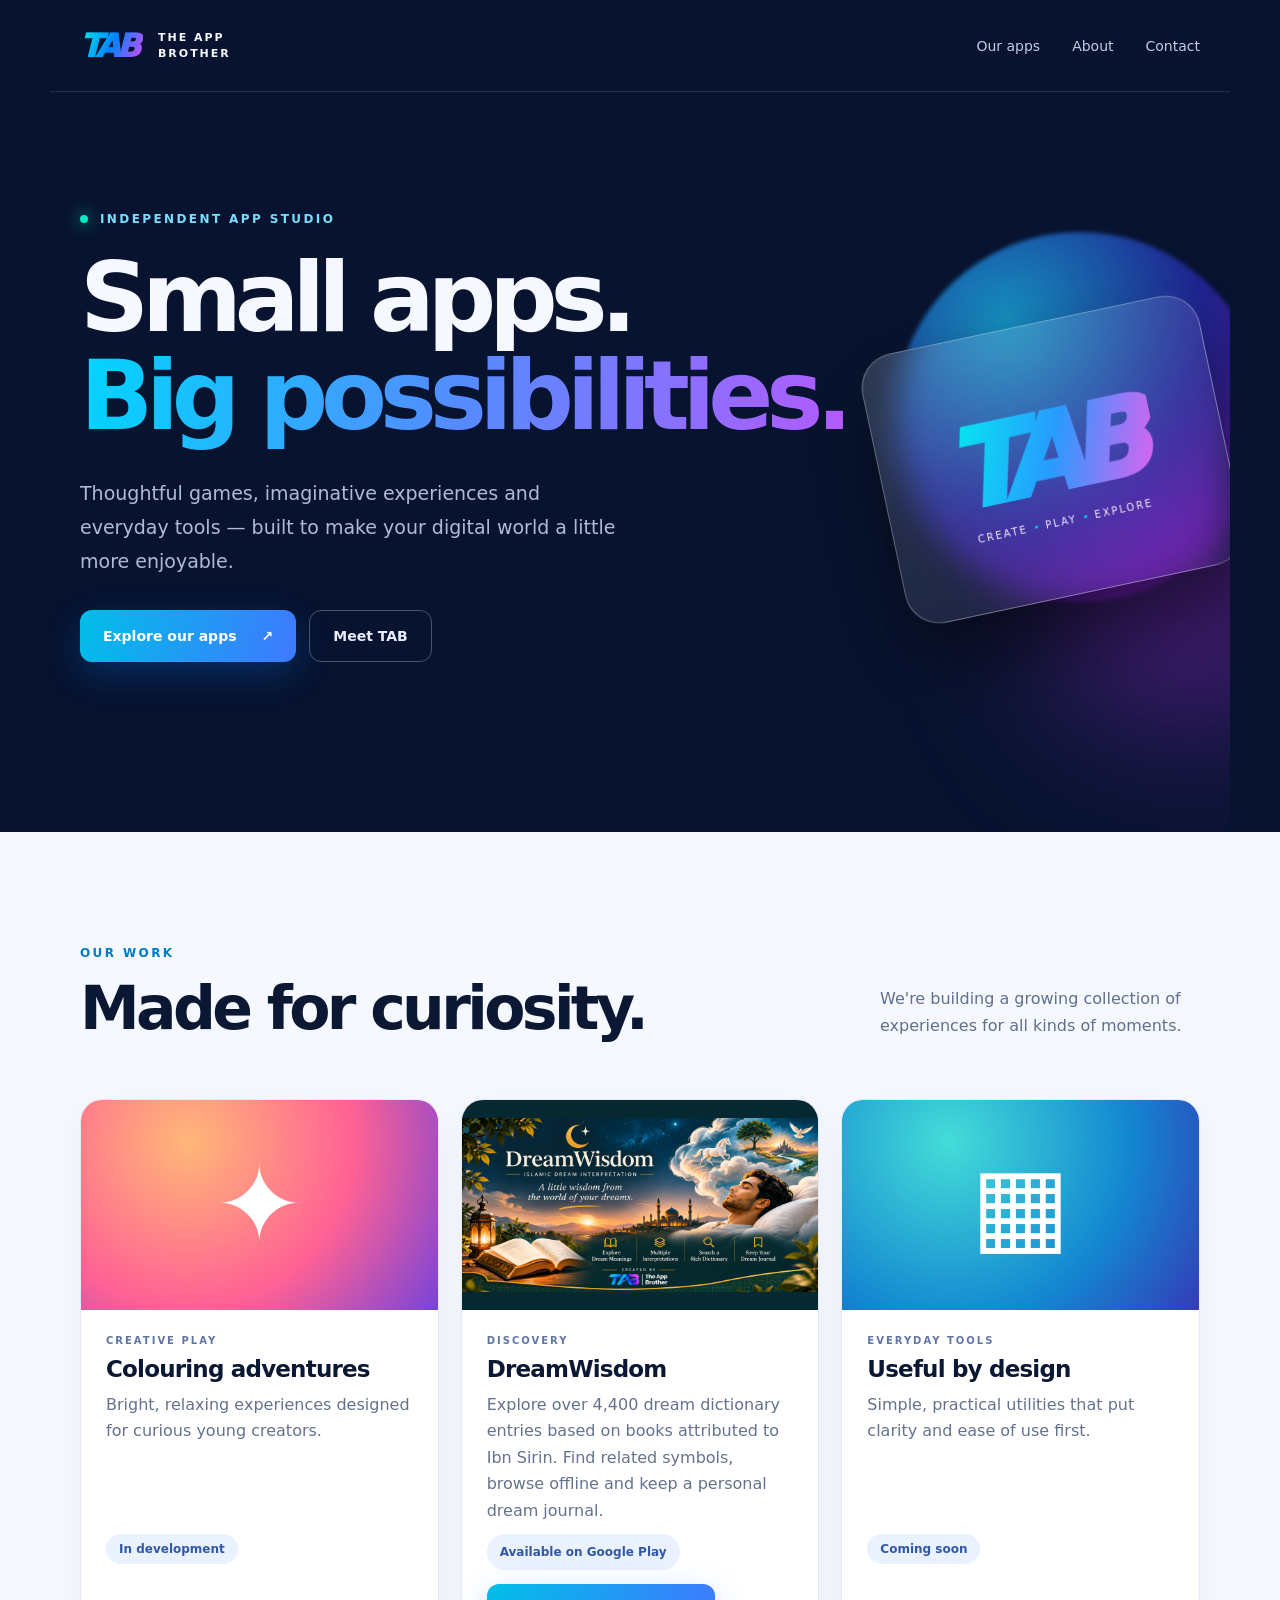
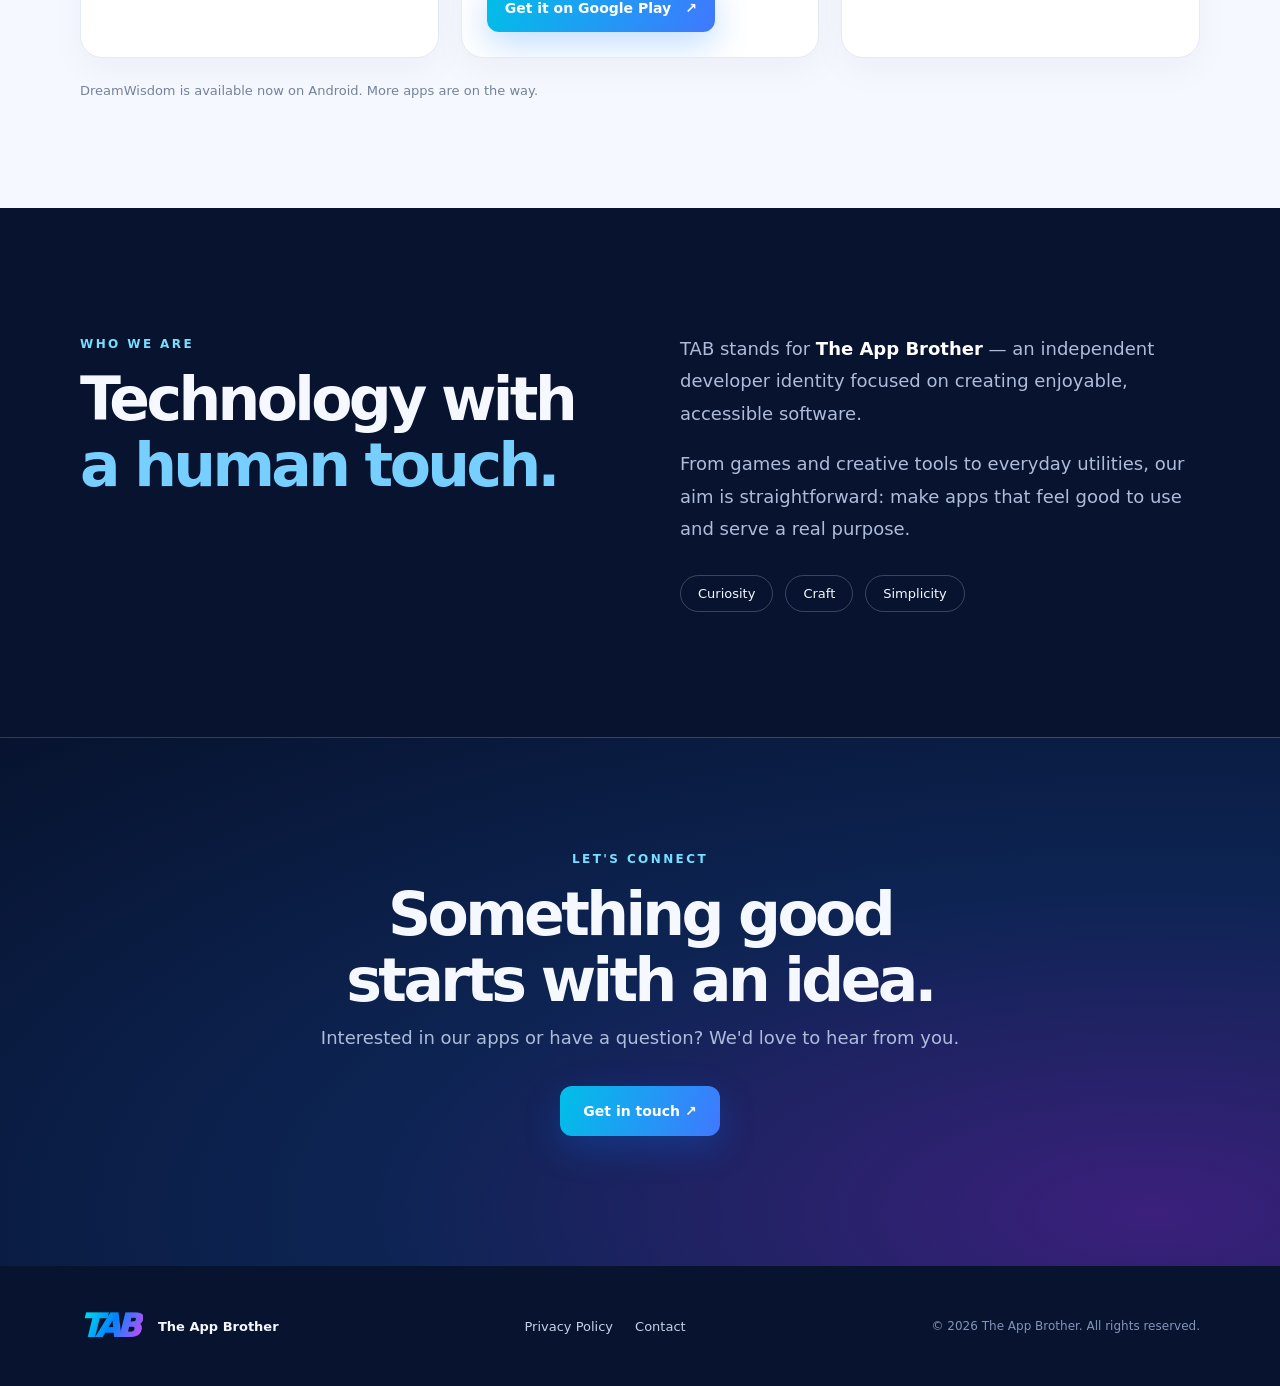
==== commit 572ecade: "Use aligned artwork frame for DreamWisdom" ====
--- a/index.html
+++ b/index.html
@@ -1,3 +1,3 @@
 <!doctype html><html lang="en"><head><meta charset="utf-8"><meta name="viewport" content="width=device-width,initial-scale=1"><meta name="theme-color" content="#07132f"><meta name="description" content="TAB — The App Brother creates games, creative experiences and useful apps for everyday life."><title>TAB — The App Brother</title><link rel="icon" href="favicon.svg" type="image/svg+xml"><link rel="stylesheet" href="styles.css"><script async src="https://pagead2.googlesyndication.com/pagead/js/adsbygoogle.js?client=ca-pub-8502510907211006"
      crossorigin="anonymous"></script>
-</head><body><header class="nav wrap"><a class="brand" href="#home" aria-label="TAB home"><span class="symbol">TAB</span><span class="brandname">THE APP<br>BROTHER</span></a><nav><a href="#apps">Our apps</a><a href="#about">About</a><a href="#contact">Contact</a></nav></header><main id="home"><section class="hero wrap"><div class="eyebrow"><span class="dot"></span> INDEPENDENT APP STUDIO</div><h1>Small apps.<br><span>Big possibilities.</span></h1><p>Thoughtful games, imaginative experiences and everyday tools — built to make your digital world a little more enjoyable.</p><div class="actions"><a class="btn primary" href="#apps">Explore our apps <span>↗</span></a><a class="btn secondary" href="#about">Meet TAB</a></div><div class="hero-art" aria-hidden="true"><div class="orb orb1"></div><div class="orb orb2"></div><div class="glass"><div class="glasslogo">TAB</div><div class="glasscaption">CREATE <i>•</i> PLAY <i>•</i> EXPLORE</div></div></div></section><section class="apps-section" id="apps"><div class="wrap"><div class="sectiontop"><div><span class="kicker">OUR WORK</span><h2>Made for curiosity.</h2></div><p>We're building a growing collection of experiences for all kinds of moments.</p></div><div class="cards"><article class="appcard"><div class="art art1"><span>✦</span></div><div class="cardbody"><span class="type">CREATIVE PLAY</span><h3>Colouring adventures</h3><p>Bright, relaxing experiences designed for curious young creators.</p><span class="status">In development</span></div></article><article class="appcard"><a href="https://play.google.com/store/apps/details?id=com.theappbrother.dreamwisdom" aria-label="Explore DreamWisdom on Google Play"><img src="DreamWisdom_Feature_Graphic_TAB_1024x500.png" alt="DreamWisdom — Islamic dream interpretation. Explore dream meanings, multiple interpretations, dictionary search and a dream journal. Created by The App Brother." width="1024" height="500" loading="lazy" style="display:block;width:100%;height:auto"></a><div class="cardbody"><span class="type">DISCOVERY</span><h3>DreamWisdom</h3><p>Explore over 4,400 dream dictionary entries based on books attributed to Ibn Sirin. Find related symbols, browse offline and keep a personal dream journal.</p><p><span class="status">Available on Google Play</span></p><a class="btn primary" href="https://play.google.com/store/apps/details?id=com.theappbrother.dreamwisdom" aria-label="Get DreamWisdom on Google Play">Get it on Google Play <span aria-hidden="true">↗</span></a></div></article><article class="appcard"><div class="art art3"><span>▦</span></div><div class="cardbody"><span class="type">EVERYDAY TOOLS</span><h3>Useful by design</h3><p>Simple, practical utilities that put clarity and ease of use first.</p><span class="status">Coming soon</span></div></article></div><p class="note">DreamWisdom is available now on Android. More apps are on the way.</p></div></section><section class="about wrap" id="about"><div><span class="kicker">WHO WE ARE</span><h2>Technology with<br><em>a human touch.</em></h2></div><div><p>TAB stands for <strong>The App Brother</strong> — an independent developer identity focused on creating enjoyable, accessible software.</p><p>From games and creative tools to everyday utilities, our aim is straightforward: make apps that feel good to use and serve a real purpose.</p><div class="values"><span>Curiosity</span><span>Craft</span><span>Simplicity</span></div></div></section><section class="contact-section" id="contact"><div class="wrap contact"><span class="kicker">LET'S CONNECT</span><h2>Something good<br>starts with an idea.</h2><p>Interested in our apps or have a question? We'd love to hear from you.</p><a class="btn primary" href="mailto:theappbrother@gmail.com">Get in touch ↗</a></div></section></main><footer class="wrap"><div class="footerbrand"><span class="symbol">TAB</span><span>The App Brother</span></div><div class="footerlinks"><a href="privacy.html">Privacy Policy</a><a href="mailto:theappbrother@gmail.com">Contact</a></div><span class="copyright">© <span id="year"></span> The App Brother. All rights reserved.</span></footer><script>document.getElementById('year').textContent=new Date().getFullYear()</script></body></html>+</head><body><header class="nav wrap"><a class="brand" href="#home" aria-label="TAB home"><span class="symbol">TAB</span><span class="brandname">THE APP<br>BROTHER</span></a><nav><a href="#apps">Our apps</a><a href="#about">About</a><a href="#contact">Contact</a></nav></header><main id="home"><section class="hero wrap"><div class="eyebrow"><span class="dot"></span> INDEPENDENT APP STUDIO</div><h1>Small apps.<br><span>Big possibilities.</span></h1><p>Thoughtful games, imaginative experiences and everyday tools — built to make your digital world a little more enjoyable.</p><div class="actions"><a class="btn primary" href="#apps">Explore our apps <span>↗</span></a><a class="btn secondary" href="#about">Meet TAB</a></div><div class="hero-art" aria-hidden="true"><div class="orb orb1"></div><div class="orb orb2"></div><div class="glass"><div class="glasslogo">TAB</div><div class="glasscaption">CREATE <i>•</i> PLAY <i>•</i> EXPLORE</div></div></div></section><section class="apps-section" id="apps"><div class="wrap"><div class="sectiontop"><div><span class="kicker">OUR WORK</span><h2>Made for curiosity.</h2></div><p>We're building a growing collection of experiences for all kinds of moments.</p></div><div class="cards"><article class="appcard"><div class="art art1"><span>✦</span></div><div class="cardbody"><span class="type">CREATIVE PLAY</span><h3>Colouring adventures</h3><p>Bright, relaxing experiences designed for curious young creators.</p><span class="status">In development</span></div></article><article class="appcard"><a class="app-artwork" href="https://play.google.com/store/apps/details?id=com.theappbrother.dreamwisdom" aria-label="Explore DreamWisdom on Google Play"><img src="DreamWisdom_Feature_Graphic_TAB_1024x500.png" alt="DreamWisdom — Islamic dream interpretation. Explore dream meanings, multiple interpretations, dictionary search and a dream journal. Created by The App Brother." width="1024" height="500" loading="lazy" ></a><div class="cardbody"><span class="type">DISCOVERY</span><h3>DreamWisdom</h3><p>Explore over 4,400 dream dictionary entries based on books attributed to Ibn Sirin. Find related symbols, browse offline and keep a personal dream journal.</p><p><span class="status">Available on Google Play</span></p><a class="btn primary" href="https://play.google.com/store/apps/details?id=com.theappbrother.dreamwisdom" aria-label="Get DreamWisdom on Google Play">Get it on Google Play <span aria-hidden="true">↗</span></a></div></article><article class="appcard"><div class="art art3"><span>▦</span></div><div class="cardbody"><span class="type">EVERYDAY TOOLS</span><h3>Useful by design</h3><p>Simple, practical utilities that put clarity and ease of use first.</p><span class="status">Coming soon</span></div></article></div><p class="note">DreamWisdom is available now on Android. More apps are on the way.</p></div></section><section class="about wrap" id="about"><div><span class="kicker">WHO WE ARE</span><h2>Technology with<br><em>a human touch.</em></h2></div><div><p>TAB stands for <strong>The App Brother</strong> — an independent developer identity focused on creating enjoyable, accessible software.</p><p>From games and creative tools to everyday utilities, our aim is straightforward: make apps that feel good to use and serve a real purpose.</p><div class="values"><span>Curiosity</span><span>Craft</span><span>Simplicity</span></div></div></section><section class="contact-section" id="contact"><div class="wrap contact"><span class="kicker">LET'S CONNECT</span><h2>Something good<br>starts with an idea.</h2><p>Interested in our apps or have a question? We'd love to hear from you.</p><a class="btn primary" href="mailto:theappbrother@gmail.com">Get in touch ↗</a></div></section></main><footer class="wrap"><div class="footerbrand"><span class="symbol">TAB</span><span>The App Brother</span></div><div class="footerlinks"><a href="privacy.html">Privacy Policy</a><a href="mailto:theappbrother@gmail.com">Contact</a></div><span class="copyright">© <span id="year"></span> The App Brother. All rights reserved.</span></footer><script>document.getElementById('year').textContent=new Date().getFullYear()</script></body></html>
--- a/styles.css
+++ b/styles.css
@@ -1 +1,3 @@
-:root{--bg:#07132f;--ink:#f5f8ff;--muted:#aebcdb;--cyan:#00d6ff;--violet:#a348ff;--blue:#0084ff}*{box-sizing:border-box}html{scroll-behavior:smooth}body{margin:0;background:var(--bg);color:var(--ink);font-family:Inter,ui-sans-serif,system-ui,-apple-system,BlinkMacSystemFont,'Segoe UI',sans-serif}a{color:inherit;text-decoration:none}.wrap{max-width:1180px;margin:auto;padding-left:30px;padding-right:30px}.nav{height:92px;display:flex;justify-content:space-between;align-items:center;border-bottom:1px solid #ffffff1c}.brand,.footerbrand{display:flex;align-items:center;gap:15px}.symbol{font-weight:1000;letter-spacing:-.12em;font-size:32px;padding-right:6px;background:linear-gradient(115deg,#00e4e9 5%,#0084ff 50%,#e044f9 100%);background-clip:text;color:transparent;font-style:italic}.brandname{font-size:11px;letter-spacing:.18em;font-weight:800;line-height:1.4}.nav nav{display:flex;gap:32px}.nav nav a{font-size:14px;color:#c5cce1}.nav nav a:hover,.footerlinks a:hover{color:var(--cyan)}.hero{min-height:740px;position:relative;overflow:hidden;padding-top:120px;padding-bottom:100px}.eyebrow,.kicker{font-size:12px;letter-spacing:.2em;font-weight:800;color:#76dfff}.eyebrow{display:flex;align-items:center;gap:12px}.dot{width:8px;height:8px;border-radius:50%;background:#00e9c6;box-shadow:0 0 16px #00e9c6}h1,h2,h3,p{margin-top:0}h1{font-size:clamp(55px,7.5vw,105px);line-height:1.02;letter-spacing:-.075em;margin:24px 0 30px;position:relative;z-index:2}h1 span{background:linear-gradient(100deg,#00d6ff,#558bff,#b45aff);background-clip:text;color:transparent}.hero>p{font-size:19px;line-height:1.8;color:var(--muted);max-width:540px;position:relative;z-index:2}.actions{display:flex;gap:13px;margin-top:32px;position:relative;z-index:2}.btn{display:inline-flex;gap:25px;align-items:center;justify-content:center;border-radius:12px;padding:17px 23px;font-weight:750;font-size:14px}.primary{background:linear-gradient(110deg,#00bfe8,#4078ff);color:#fff;box-shadow:0 12px 35px #0078ff40}.secondary{border:1px solid #ffffff45;color:#e9edff}.hero-art{position:absolute;right:-75px;top:140px;width:550px;height:480px;pointer-events:none}.orb{position:absolute;border-radius:50%;filter:blur(2px)}.orb1{width:370px;height:370px;background:radial-gradient(circle at 30% 25%,#1ac8ff,#2a2bba 52%,#6311a7 80%,transparent);right:40px;top:0;opacity:.7}.orb2{width:230px;height:230px;background:#b42df5;filter:blur(95px);bottom:10px;right:0;opacity:.6}.glass{position:absolute;top:90px;right:80px;width:345px;height:275px;border:1px solid #ffffff50;border-radius:35px;transform:rotate(-12deg);background:linear-gradient(145deg,#ffffff28,#ffffff05);backdrop-filter:blur(16px);box-shadow:0 40px 80px #0008;display:flex;flex-direction:column;align-items:center;justify-content:center}.glasslogo{font-size:108px;font-weight:1000;font-style:italic;letter-spacing:-.13em;padding-right:20px;background:linear-gradient(110deg,#00f5ec,#279bff,#f45bee);background-clip:text;color:transparent}.glasscaption{font-size:10px;letter-spacing:.2em;color:#f7edff}.glasscaption i{color:var(--cyan)}.apps-section{background:#f6f8ff;color:#0b1834;padding:110px 0}.sectiontop{display:flex;justify-content:space-between;align-items:end;gap:40px;margin-bottom:44px}.sectiontop h2,.about h2,.contact h2{font-size:clamp(38px,4.7vw,60px);letter-spacing:-.06em;line-height:1.1;margin:14px 0}.sectiontop p{max-width:320px;line-height:1.7;color:#60708c}.apps-section .kicker{color:#007ac8}.cards{display:grid;grid-template-columns:repeat(3,1fr);gap:22px}.appcard{background:#fff;border:1px solid #e4e9f5;border-radius:22px;overflow:hidden;box-shadow:0 12px 36px #10204c0a}.art{height:210px;display:grid;place-items:center;font-size:105px;color:white}.art1{background:radial-gradient(circle at 30% 20%,#ffb778,#ff6194 55%,#7743d9)}.art2{background:radial-gradient(circle at 40% 20%,#385eb7,#161c5d 65%,#5a268d)}.art3{background:radial-gradient(circle at 30% 20%,#44dcd8,#1387d1 60%,#343cb7)}.cardbody{padding:25px}.type{color:#6175a5;font-size:10px;letter-spacing:.2em;font-weight:850}.cardbody h3{font-size:23px;letter-spacing:-.035em;margin:10px 0}.cardbody p{color:#64728d;line-height:1.65;min-height:76px}.status{display:inline-block;border-radius:100px;background:#eaf1ff;color:#3158a6;padding:8px 13px;font-size:12px;font-weight:750}.note{margin:25px 0 0;color:#75829b;font-size:13px}.about{padding-top:125px;padding-bottom:125px;display:grid;grid-template-columns:1fr 1fr;gap:80px}.about em{font-style:normal;color:#77cfff}.about p{font-size:18px;color:var(--muted);line-height:1.8}.about strong{color:white}.values{display:flex;gap:12px;flex-wrap:wrap;margin-top:30px}.values span{border:1px solid #ffffff36;border-radius:100px;padding:10px 17px;font-size:13px}.contact-section{background:radial-gradient(ellipse at 90% 90%,#3b207c,#0d2453 48%,#07132f);border-top:1px solid #ffffff22}.contact{text-align:center;padding-top:110px;padding-bottom:110px}.contact p{color:var(--muted);font-size:18px}.contact .btn{margin:20px 0}.contact small{display:block;color:#9cafd5;font-size:12px}footer{min-height:120px;display:flex;align-items:center;justify-content:space-between;gap:20px}footer .footerbrand span:last-child{font-size:13px;font-weight:700}.footerlinks{display:flex;gap:22px;font-size:13px;color:#c6d1e8}.copyright{font-size:12px;color:#8394b9}.legal{max-width:850px;margin:80px auto 130px;padding:0 25px;line-height:1.8;color:#b8c7e5}.legal h1{font-size:55px}.legal h2{font-size:24px;margin-top:38px;color:white}.legal a{text-decoration:underline}@media(max-width:900px){.hero-art{opacity:.3;right:-230px}.cards{grid-template-columns:1fr 1fr}.about{gap:30px}}@media(max-width:650px){.nav{height:78px}.nav nav{gap:14px}.nav nav a{font-size:12px}.nav nav a:nth-child(2){display:none}.hero{padding-top:105px;min-height:650px}.hero-art{top:210px;right:-320px;opacity:.23}.hero>p{font-size:16px}.sectiontop{display:block}.cards,.about{grid-template-columns:1fr}.apps-section,.about{padding-top:80px;padding-bottom:80px}.about{gap:20px}footer{padding-top:30px;padding-bottom:30px;flex-wrap:wrap}.copyright{width:100%}.actions{flex-wrap:wrap}}+:root{--bg:#07132f;--ink:#f5f8ff;--muted:#aebcdb;--cyan:#00d6ff;--violet:#a348ff;--blue:#0084ff}*{box-sizing:border-box}html{scroll-behavior:smooth}body{margin:0;background:var(--bg);color:var(--ink);font-family:Inter,ui-sans-serif,system-ui,-apple-system,BlinkMacSystemFont,'Segoe UI',sans-serif}a{color:inherit;text-decoration:none}.wrap{max-width:1180px;margin:auto;padding-left:30px;padding-right:30px}.nav{height:92px;display:flex;justify-content:space-between;align-items:center;border-bottom:1px solid #ffffff1c}.brand,.footerbrand{display:flex;align-items:center;gap:15px}.symbol{font-weight:1000;letter-spacing:-.12em;font-size:32px;padding-right:6px;background:linear-gradient(115deg,#00e4e9 5%,#0084ff 50%,#e044f9 100%);background-clip:text;color:transparent;font-style:italic}.brandname{font-size:11px;letter-spacing:.18em;font-weight:800;line-height:1.4}.nav nav{display:flex;gap:32px}.nav nav a{font-size:14px;color:#c5cce1}.nav nav a:hover,.footerlinks a:hover{color:var(--cyan)}.hero{min-height:740px;position:relative;overflow:hidden;padding-top:120px;padding-bottom:100px}.eyebrow,.kicker{font-size:12px;letter-spacing:.2em;font-weight:800;color:#76dfff}.eyebrow{display:flex;align-items:center;gap:12px}.dot{width:8px;height:8px;border-radius:50%;background:#00e9c6;box-shadow:0 0 16px #00e9c6}h1,h2,h3,p{margin-top:0}h1{font-size:clamp(55px,7.5vw,105px);line-height:1.02;letter-spacing:-.075em;margin:24px 0 30px;position:relative;z-index:2}h1 span{background:linear-gradient(100deg,#00d6ff,#558bff,#b45aff);background-clip:text;color:transparent}.hero>p{font-size:19px;line-height:1.8;color:var(--muted);max-width:540px;position:relative;z-index:2}.actions{display:flex;gap:13px;margin-top:32px;position:relative;z-index:2}.btn{display:inline-flex;gap:25px;align-items:center;justify-content:center;border-radius:12px;padding:17px 23px;font-weight:750;font-size:14px}.primary{background:linear-gradient(110deg,#00bfe8,#4078ff);color:#fff;box-shadow:0 12px 35px #0078ff40}.secondary{border:1px solid #ffffff45;color:#e9edff}.hero-art{position:absolute;right:-75px;top:140px;width:550px;height:480px;pointer-events:none}.orb{position:absolute;border-radius:50%;filter:blur(2px)}.orb1{width:370px;height:370px;background:radial-gradient(circle at 30% 25%,#1ac8ff,#2a2bba 52%,#6311a7 80%,transparent);right:40px;top:0;opacity:.7}.orb2{width:230px;height:230px;background:#b42df5;filter:blur(95px);bottom:10px;right:0;opacity:.6}.glass{position:absolute;top:90px;right:80px;width:345px;height:275px;border:1px solid #ffffff50;border-radius:35px;transform:rotate(-12deg);background:linear-gradient(145deg,#ffffff28,#ffffff05);backdrop-filter:blur(16px);box-shadow:0 40px 80px #0008;display:flex;flex-direction:column;align-items:center;justify-content:center}.glasslogo{font-size:108px;font-weight:1000;font-style:italic;letter-spacing:-.13em;padding-right:20px;background:linear-gradient(110deg,#00f5ec,#279bff,#f45bee);background-clip:text;color:transparent}.glasscaption{font-size:10px;letter-spacing:.2em;color:#f7edff}.glasscaption i{color:var(--cyan)}.apps-section{background:#f6f8ff;color:#0b1834;padding:110px 0}.sectiontop{display:flex;justify-content:space-between;align-items:end;gap:40px;margin-bottom:44px}.sectiontop h2,.about h2,.contact h2{font-size:clamp(38px,4.7vw,60px);letter-spacing:-.06em;line-height:1.1;margin:14px 0}.sectiontop p{max-width:320px;line-height:1.7;color:#60708c}.apps-section .kicker{color:#007ac8}.cards{display:grid;grid-template-columns:repeat(3,1fr);gap:22px}.appcard{background:#fff;border:1px solid #e4e9f5;border-radius:22px;overflow:hidden;box-shadow:0 12px 36px #10204c0a}.art{height:210px;display:grid;place-items:center;font-size:105px;color:white}.art1{background:radial-gradient(circle at 30% 20%,#ffb778,#ff6194 55%,#7743d9)}.art2{background:radial-gradient(circle at 40% 20%,#385eb7,#161c5d 65%,#5a268d)}.art3{background:radial-gradient(circle at 30% 20%,#44dcd8,#1387d1 60%,#343cb7)}.cardbody{padding:25px}.type{color:#6175a5;font-size:10px;letter-spacing:.2em;font-weight:850}.cardbody h3{font-size:23px;letter-spacing:-.035em;margin:10px 0}.cardbody p{color:#64728d;line-height:1.65;min-height:76px}.status{display:inline-block;border-radius:100px;background:#eaf1ff;color:#3158a6;padding:8px 13px;font-size:12px;font-weight:750}.note{margin:25px 0 0;color:#75829b;font-size:13px}.about{padding-top:125px;padding-bottom:125px;display:grid;grid-template-columns:1fr 1fr;gap:80px}.about em{font-style:normal;color:#77cfff}.about p{font-size:18px;color:var(--muted);line-height:1.8}.about strong{color:white}.values{display:flex;gap:12px;flex-wrap:wrap;margin-top:30px}.values span{border:1px solid #ffffff36;border-radius:100px;padding:10px 17px;font-size:13px}.contact-section{background:radial-gradient(ellipse at 90% 90%,#3b207c,#0d2453 48%,#07132f);border-top:1px solid #ffffff22}.contact{text-align:center;padding-top:110px;padding-bottom:110px}.contact p{color:var(--muted);font-size:18px}.contact .btn{margin:20px 0}.contact small{display:block;color:#9cafd5;font-size:12px}footer{min-height:120px;display:flex;align-items:center;justify-content:space-between;gap:20px}footer .footerbrand span:last-child{font-size:13px;font-weight:700}.footerlinks{display:flex;gap:22px;font-size:13px;color:#c6d1e8}.copyright{font-size:12px;color:#8394b9}.legal{max-width:850px;margin:80px auto 130px;padding:0 25px;line-height:1.8;color:#b8c7e5}.legal h1{font-size:55px}.legal h2{font-size:24px;margin-top:38px;color:white}.legal a{text-decoration:underline}@media(max-width:900px){.hero-art{opacity:.3;right:-230px}.cards{grid-template-columns:1fr 1fr}.about{gap:30px}}@media(max-width:650px){.nav{height:78px}.nav nav{gap:14px}.nav nav a{font-size:12px}.nav nav a:nth-child(2){display:none}.hero{padding-top:105px;min-height:650px}.hero-art{top:210px;right:-320px;opacity:.23}.hero>p{font-size:16px}.sectiontop{display:block}.cards,.about{grid-template-columns:1fr}.apps-section,.about{padding-top:80px;padding-bottom:80px}.about{gap:20px}footer{padding-top:30px;padding-bottom:30px;flex-wrap:wrap}.copyright{width:100%}.actions{flex-wrap:wrap}}
+/* Keep app artwork and content aligned across the row. */
+.appcard{display:flex;flex-direction:column}.appcard>.app-artwork{display:flex;height:210px;align-items:center;justify-content:center;background:#062831;overflow:hidden}.app-artwork img{display:block;width:100%;height:100%;object-fit:contain}.cardbody{display:grid;grid-template-rows:auto auto minmax(132px,1fr) 36px 52px;gap:10px;flex:1}.cardbody .type{grid-row:1}.cardbody h3{grid-row:2;margin:0}.cardbody>p:first-of-type{grid-row:3;min-height:0;margin:0}.cardbody>.status,.cardbody>p:has(.status){grid-row:4;align-self:start;justify-self:start;margin:0;min-height:0}.cardbody>.btn{grid-row:5;align-self:end;justify-self:start;gap:14px;padding:16px 18px}.cardbody>p:has(.status){line-height:1}.cardbody>p .status{line-height:20px}
